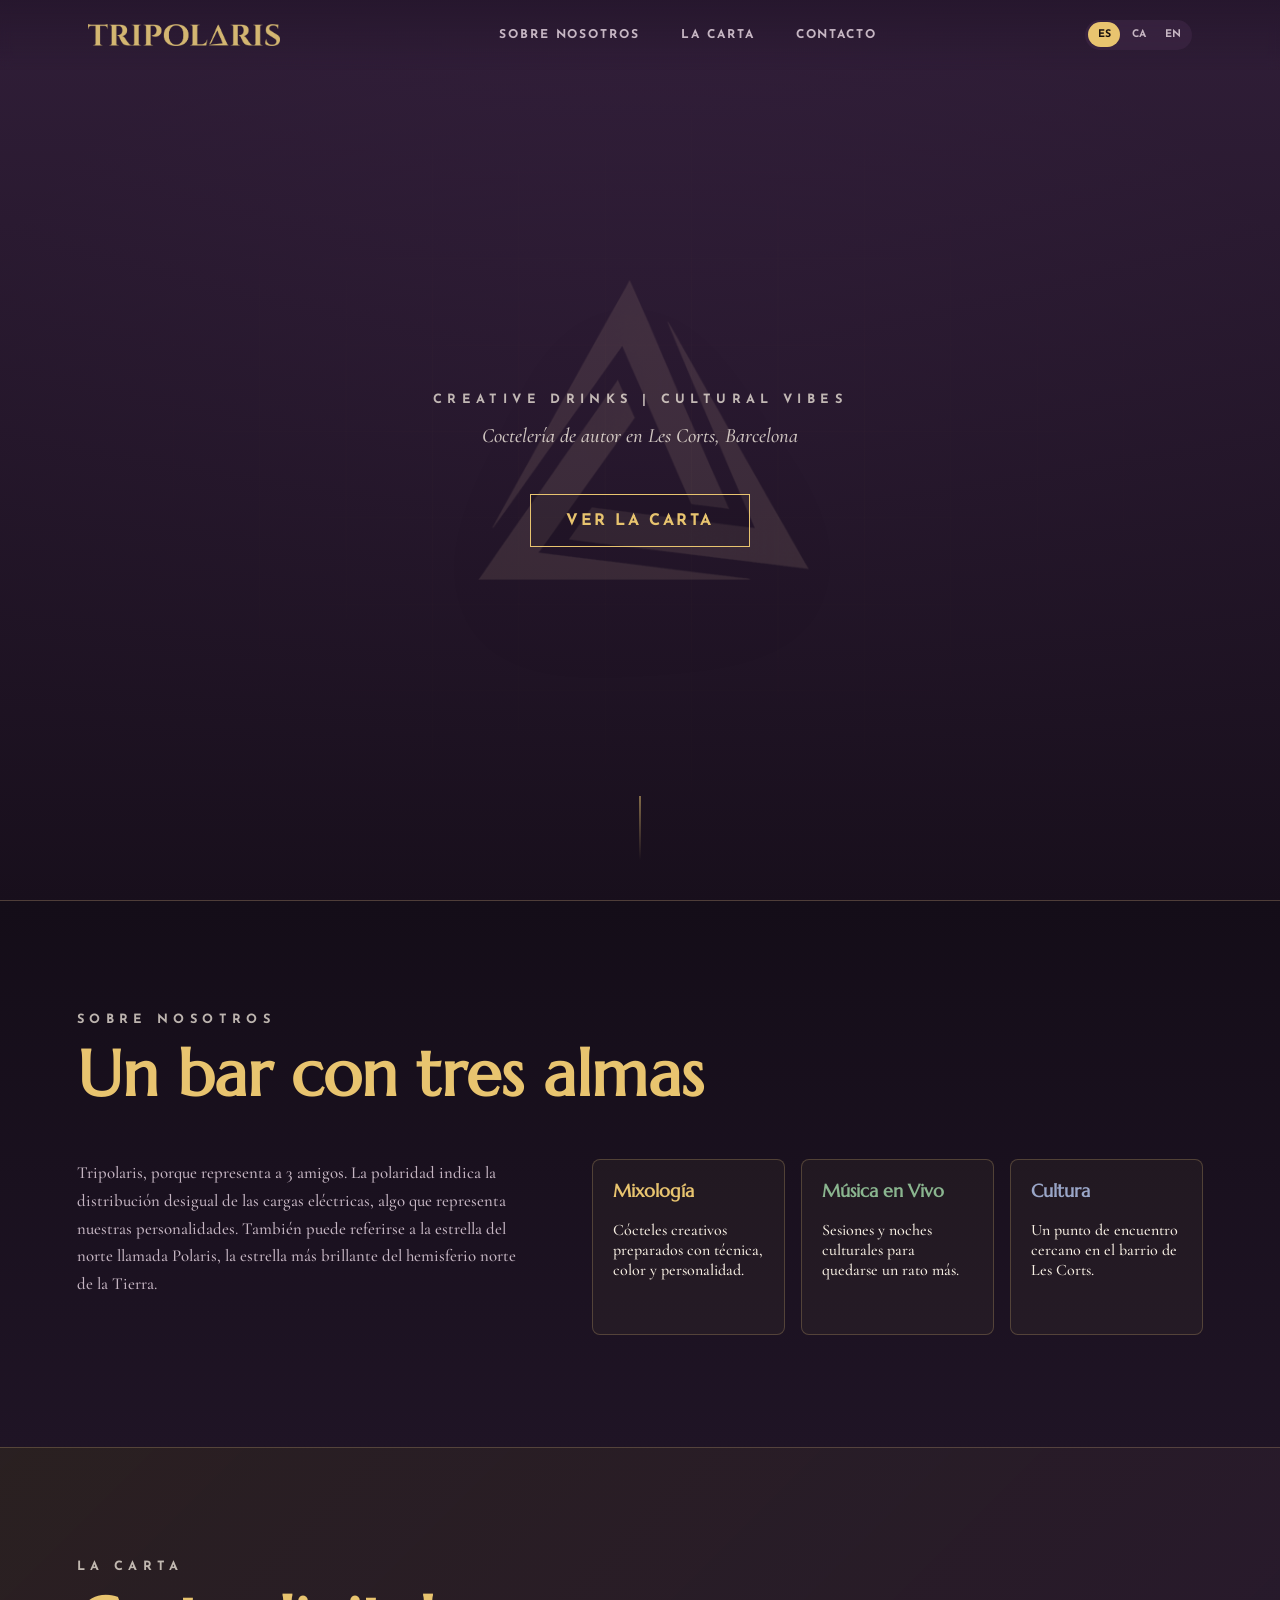
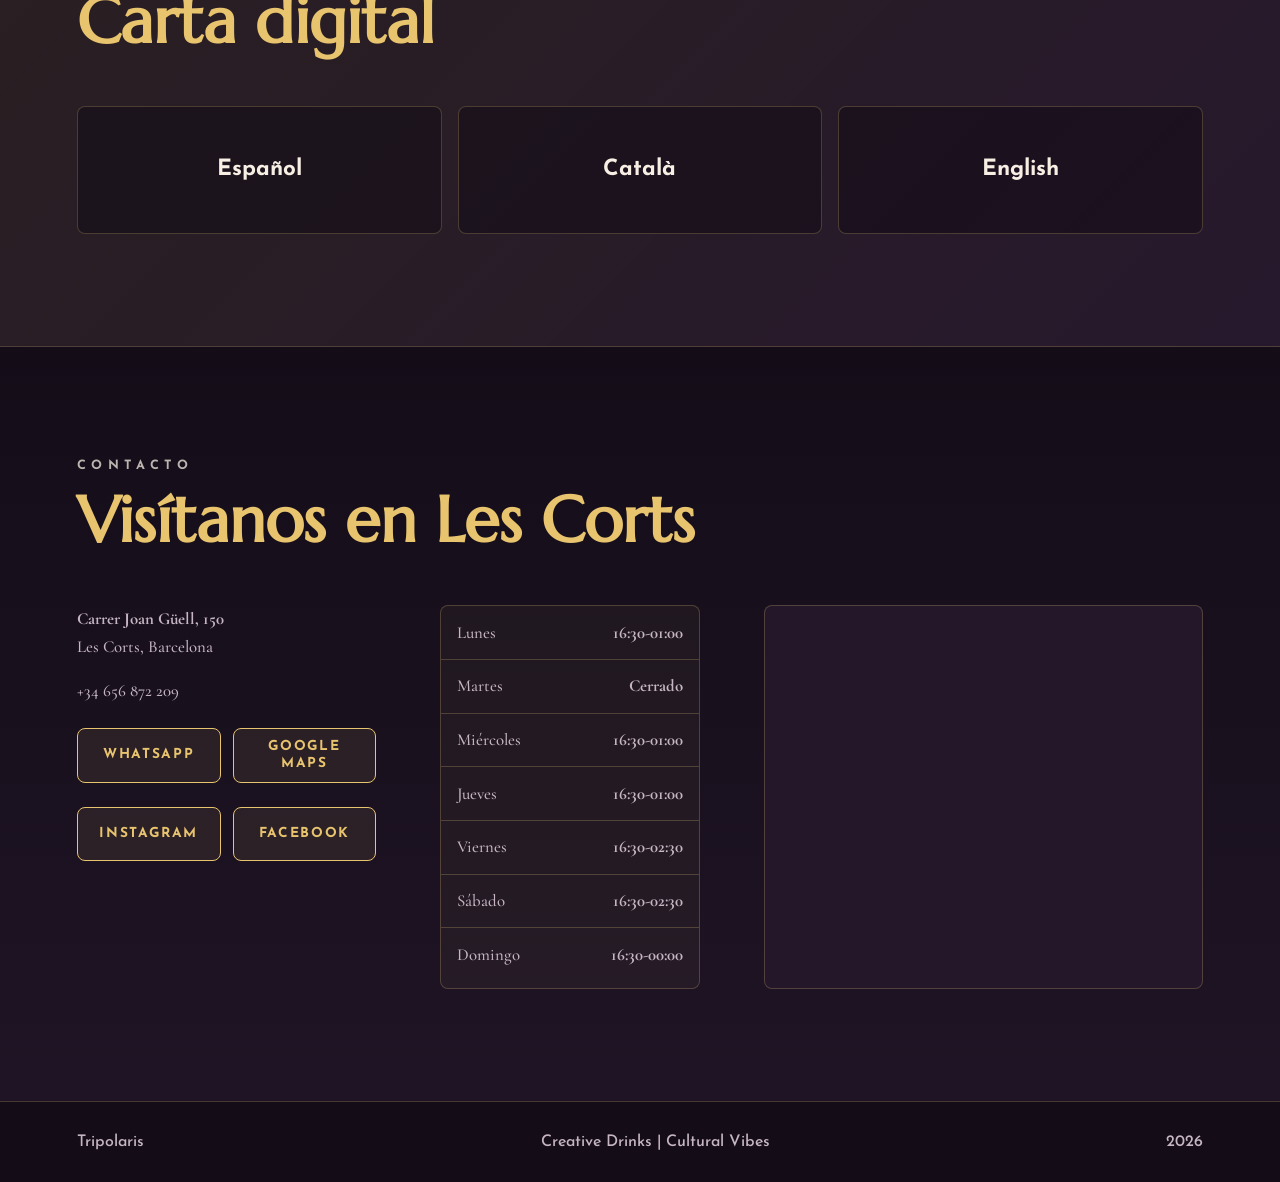
==== index.html @ 8655899e "Remove feature card media" ====
<!doctype html>
<html lang="es">
  <head>
    <meta charset="utf-8" />
    <meta name="viewport" content="width=device-width, initial-scale=1" />
    <!-- SEO & Posicionamiento en Google -->
    <title>Tripolaris | Coctelería de Autor y Música en Vivo en Les Corts, Barcelona</title>
    <meta
      name="description"
      content="Tripolaris: coctelería de autor, música en vivo y cultura local en Les Corts, Barcelona. Disfruta de cócteles creativos y el mejor ambiente nocturno."
    />
    <meta name="keywords" content="coctelería barcelona, cocktail bar les corts, coctelería de autor, copas barcelona, música en vivo les corts, tripolaris barcelona, bares joan güell" />
    <link rel="canonical" href="https://tripolarisbarcelona.com/" />
    <meta name="robots" content="index, follow" />
    <!-- Geolocalización para Google Maps y SEO Local -->
    <meta name="geo.region" content="ES-CT" />
    <meta name="geo.placename" content="Barcelona" />
    <meta name="geo.position" content="41.383100;2.133200" />
    <meta name="ICBM" content="41.383100, 2.133200" />
    <!-- Open Graph (Previsualización en WhatsApp, Instagram, Facebook) -->
    <meta property="og:site_name" content="Tripolaris Barcelona" />
    <meta property="og:type" content="restaurant" />
    <meta property="og:title" content="Tripolaris | Coctelería de Autor en Les Corts, Barcelona" />
    <meta property="og:description" content="Creative Drinks | Cultural Vibes. Cócteles creativos, directos y buen ambiente en Carrer Joan Güell, 150." />
    <meta property="og:url" content="https://tripolarisbarcelona.com/" />
    <meta property="og:image" content="https://tripolarisbarcelona.com/assets/og-tripolaris.jpg" />
    <meta property="og:image:width" content="1200" />
    <meta property="og:image:height" content="630" />
    <meta property="og:image:alt" content="Cócteles de autor en Tripolaris Barcelona" />
    <meta property="og:locale" content="es_ES" />
    <meta property="og:locale:alternate" content="ca_ES" />
    <meta property="og:locale:alternate" content="en_US" />
    <!-- Twitter / X Cards -->
    <meta name="twitter:card" content="summary_large_image" />
    <meta name="twitter:title" content="Tripolaris | Coctelería de Autor en Barcelona" />
    <meta name="twitter:description" content="Mixología creativa y música en vivo en Les Corts. Ven a visitarnos en Carrer Joan Güell, 150." />
    <meta name="twitter:image" content="https://tripolarisbarcelona.com/assets/og-tripolaris.jpg" />
    <!-- Datos Estructurados Schema.org JSON-LD para Google Rich Snippets -->
    <script type="application/ld+json">
      {
        "@context": "https://schema.org",
        "@type": ["BarOrPub", "NightClub"],
        "name": "Tripolaris",
        "alternateName": "Tripolaris Barcelona",
        "description": "Coctelería de autor, música en vivo y espacio cultural en el barrio de Les Corts, Barcelona.",
        "url": "https://tripolarisbarcelona.com/",
        "logo": "https://tripolarisbarcelona.com/assets/tripolaris-logo.png",
        "image": "https://tripolarisbarcelona.com/assets/og-tripolaris.jpg",
        "telephone": "+34656872209",
        "servesCuisine": ["Coctelería de autor", "Mixología", "Cócteles clásicos y creativos", "Tapas"],
        "priceRange": "€€",
        "currenciesAccepted": "EUR",
        "paymentAccepted": "Cash, Credit Card, Contactless",
        "address": {
          "@type": "PostalAddress",
          "streetAddress": "Carrer Joan Güell, 150",
          "addressLocality": "Barcelona",
          "addressRegion": "Barcelona",
          "postalCode": "08028",
          "addressCountry": "ES"
        },
        "geo": {
          "@type": "GeoCoordinates",
          "latitude": 41.3831,
          "longitude": 2.1332
        },
        "hasMap": "https://maps.app.goo.gl/88XmYTNnZpaWmCdq7",
        "hasMenu": "https://tripolarisbarcelona.com/#menu",
        "openingHoursSpecification": [
          {
            "@type": "OpeningHoursSpecification",
            "dayOfWeek": ["Monday", "Wednesday", "Thursday"],
            "opens": "16:30",
            "closes": "01:00"
          },
          {
            "@type": "OpeningHoursSpecification",
            "dayOfWeek": ["Friday", "Saturday"],
            "opens": "16:30",
            "closes": "02:30"
          },
          {
            "@type": "OpeningHoursSpecification",
            "dayOfWeek": ["Sunday"],
            "opens": "16:30",
            "closes": "00:00"
          }
        ],
        "sameAs": [
          "https://www.instagram.com/tripolaris_bcn/",
          "https://www.facebook.com/profile.php?id=61575192498498",
          "https://maps.app.goo.gl/88XmYTNnZpaWmCdq7"
        ]
      }
    </script>
    <link rel="icon" href="assets/favicon.svg" type="image/svg+xml" />
    <link rel="preconnect" href="https://fonts.googleapis.com" />
    <link rel="preconnect" href="https://fonts.gstatic.com" crossorigin />
    <link
      href="https://fonts.googleapis.com/css2?family=Marcellus&family=Cormorant+Garamond:ital,wght@0,400;0,500;0,600;0,700;1,500;1,600&family=Josefin+Sans:wght@500;600;700&display=swap"
      rel="stylesheet"
    />
    <link rel="stylesheet" href="styles.css?v=20260908-2" />
  </head>
  <body>
    <header class="site-header">
      <a class="brand" href="#top" aria-label="Tripolaris home">
        <img src="assets/tripolaris-logo.png" alt="Tripolaris" />
      </a>
      <nav class="main-nav" aria-label="Main navigation">
        <a href="#about" data-i18n="navAbout">Sobre Nosotros</a>
        <a href="#menu" data-i18n="navMenu">La Carta</a>
        <a href="#contact" data-i18n="navContact">Contacto</a>
      </nav>
      <div class="language-switcher" aria-label="Language">
        <button type="button" class="active" data-lang="es">ES</button>
        <button type="button" data-lang="ca">CA</button>
        <button type="button" data-lang="en">EN</button>
      </div>
    </header>

    <main id="top">
      <section class="hero" aria-labelledby="hero-title">
        <div class="hero-art">
          <img src="assets/tripolaris-triangle.png" alt="" />
        </div>
        <div class="hero-copy">
          <p class="eyebrow" data-i18n="tagline">Creative Drinks | Cultural Vibes</p>
          <p data-i18n="heroSubtitle">Coctelería de autor en Les Corts, Barcelona</p>
          <a class="button" href="#menu" data-i18n="heroCta">Ver la Carta</a>
        </div>
      </section>

      <section class="section about" id="about" aria-labelledby="about-title">
        <div class="section-heading">
          <p class="eyebrow" data-i18n="aboutEyebrow">Sobre Nosotros</p>
          <h2 id="about-title" data-i18n="aboutTitle">Un bar con tres almas</h2>
        </div>
        <div class="about-grid">
          <p data-i18n="aboutText">
            Tripolaris, porque representa a 3 amigos. La polaridad indica la distribución
            desigual de las cargas eléctricas, algo que representa nuestras
            personalidades. También puede referirse a la estrella del norte llamada
            Polaris, la estrella más brillante del hemisferio norte de la Tierra.
          </p>
          <div class="feature-list">
            <article>
              <h3 data-i18n="featureOneTitle">Mixología</h3>
              <p data-i18n="featureOneText">Cócteles creativos preparados con técnica, color y personalidad.</p>
            </article>
            <article>
              <h3 data-i18n="featureTwoTitle">Música en Vivo</h3>
              <p data-i18n="featureTwoText">Sesiones y noches culturales para quedarse un rato más.</p>
            </article>
            <article>
              <h3 data-i18n="featureThreeTitle">Cultura</h3>
              <p data-i18n="featureThreeText">Un punto de encuentro cercano en el barrio de Les Corts.</p>
            </article>
          </div>
        </div>
      </section>

      <section class="section menu" id="menu" aria-labelledby="menu-title">
        <div class="section-heading">
          <p class="eyebrow" data-i18n="menuEyebrow">La Carta</p>
          <h2 id="menu-title" data-i18n="menuTitle">Carta digital</h2>
        </div>
        <div class="menu-links" aria-label="Digital menu links">
          <a href="carta/es/" data-pdf-link data-carta-language="es" data-page-pattern="assets/carta-pages/es/page-{page}.jpg?v=20260823-5" data-page-count="27" data-pdf-download="assets/carta-es.pdf" data-i18n="menuSpanish">Español</a>
          <a href="carta/ca/" data-pdf-link data-carta-language="ca" data-page-pattern="assets/carta-pages/ca/page-{page}.jpg?v=20260823-5" data-page-count="27" data-pdf-download="assets/carta-ca.pdf" data-i18n="menuCatalan">Català</a>
          <a href="carta/en/" data-pdf-link data-carta-language="en" data-page-pattern="assets/carta-pages/en/page-{page}.jpg?v=20260823-5" data-page-count="27" data-pdf-download="assets/carta-en.pdf" data-i18n="menuEnglish">English</a>
        </div>
      </section>

      <section class="section contact" id="contact" aria-labelledby="contact-title">
        <div class="section-heading">
          <p class="eyebrow" data-i18n="contactEyebrow">Contacto</p>
          <h2 id="contact-title" data-i18n="contactTitle">Visítanos en Les Corts</h2>
        </div>
        <div class="contact-grid">
          <div class="contact-details">
            <address>
              <strong>Carrer Joan Güell, 150</strong><br />
              Les Corts, Barcelona
            </address>
            <a href="tel:+34656872209">+34 656 872 209</a>
            <div class="quick-actions">
              <a class="button secondary" href="https://wa.me/34656872209">WhatsApp</a>
              <a class="button secondary" href="https://maps.app.goo.gl/88XmYTNnZpaWmCdq7" data-i18n="maps">
                Google Maps
              </a>
            </div>
            <div class="social-links">
              <a href="https://www.instagram.com/tripolaris_bcn/">Instagram</a>
              <a href="https://www.facebook.com/profile.php?id=61575192498498">Facebook</a>
            </div>
          </div>
          <div class="hours" aria-label="Opening hours">
            <div><span data-i18n="monday">Lunes</span><strong>16:30-01:00</strong></div>
            <div><span data-i18n="tuesday">Martes</span><strong data-i18n="closed">Cerrado</strong></div>
            <div><span data-i18n="wednesday">Miércoles</span><strong>16:30-01:00</strong></div>
            <div><span data-i18n="thursday">Jueves</span><strong>16:30-01:00</strong></div>
            <div><span data-i18n="friday">Viernes</span><strong>16:30-02:30</strong></div>
            <div><span data-i18n="saturday">Sábado</span><strong>16:30-02:30</strong></div>
            <div><span data-i18n="sunday">Domingo</span><strong>16:30-00:00</strong></div>
          </div>
          <iframe
            title="Tripolaris on Google Maps"
            loading="lazy"
            referrerpolicy="no-referrer-when-downgrade"
            src="https://www.google.com/maps?q=Carrer%20Joan%20G%C3%BCell%20150%20Barcelona&output=embed"
          ></iframe>
        </div>
      </section>
    </main>

    <footer>
      <span>Tripolaris</span>
      <span data-i18n="tagline">Creative Drinks | Cultural Vibes</span>
      <span>2026</span>
    </footer>

    <div class="pdf-overlay" id="menu-pdf-viewer" role="dialog" aria-modal="true" aria-label="Carta PDF" hidden>
      <div class="pdf-toolbar">
        <a class="pdf-download-link" href="assets/carta-es.pdf" data-pdf-download-link aria-label="Descargar carta PDF" download>
          <svg viewBox="0 0 24 24" aria-hidden="true">
            <path d="M12 3v12"></path>
            <path d="m7 10 5 5 5-5"></path>
            <path d="M5 21h14"></path>
          </svg>
        </a>
        <div class="pdf-toolbar-actions">
          <button class="pdf-close-button" type="button" data-pdf-close aria-label="Cerrar carta">
            &times;
          </button>
        </div>
      </div>
      <div class="pdf-stage">
        <div class="pdf-loader is-visible" role="status">
          <span class="spinner" aria-hidden="true"></span>
          <span data-pdf-loading-text data-i18n="pdfLoading">Cargando carta...</span>
        </div>
        <div class="pdf-pages" id="menu-pdf-pages" aria-label="Carta PDF"></div>
      </div>
    </div>

    <script src="script.js?v=20260902-3"></script>
    <script type="module" src="pdf-viewer.mjs?v=20260908-2"></script>
  </body>
</html>
---- styles.css ----
:root {
  color-scheme: dark;
  --bg: #1b1220;
  --bg-deep: #140d18;
  --panel: #24172a;
  --text: #f7efe3;
  --muted: #c6b6c3;
  --line: rgba(230, 197, 120, 0.24);
  --accent: #e8c46f;
  --accent-soft: #b78a46;
  --green: #8ab58f;
  --blue: #9aa6c8;
  --font-heading: "Marcellus", serif;
  --font-accent: "Cormorant Garamond", serif;
  --font-label: "Josefin Sans", sans-serif;
}

* {
  box-sizing: border-box;
}

html {
  scroll-behavior: smooth;
}

body {
  margin: 0;
  font-family: var(--font-accent);
  font-weight: 500;
  background:
    linear-gradient(180deg, rgba(43, 25, 51, 0.94), rgba(20, 13, 24, 0.98)),
    var(--bg);
  color: var(--text);
  overflow-x: hidden;
}

body.qr-page {
  min-height: 100vh;
  overflow: auto;
}

a {
  color: inherit;
}

.site-header {
  position: fixed;
  top: 0;
  left: 0;
  right: 0;
  z-index: 10;
  display: grid;
  grid-template-columns: minmax(9rem, 14rem) 1fr minmax(8rem, auto);
  gap: 1.5rem;
  align-items: center;
  min-height: 4.35rem;
  padding: 0.65rem clamp(1.25rem, 7vw, 5.5rem);
  background: linear-gradient(180deg, rgba(37, 22, 44, 0.86), rgba(37, 22, 44, 0));
  backdrop-filter: blur(6px);
}

.brand img {
  display: block;
  width: min(12rem, 100%);
  height: auto;
}

.main-nav {
  display: flex;
  justify-content: center;
  gap: clamp(1.4rem, 3.2vw, 2.9rem);
  color: var(--muted);
  font-family: var(--font-label);
  font-size: 0.76rem;
  font-weight: 700;
  letter-spacing: 0.16em;
  text-transform: uppercase;
}

.main-nav a,
.social-links a,
.contact-details > a {
  text-decoration: none;
}

.main-nav a {
  white-space: nowrap;
}

.main-nav a:hover,
.social-links a:hover,
.contact-details > a:hover {
  color: var(--accent);
}

.language-switcher {
  display: inline-grid;
  justify-self: end;
  grid-template-columns: repeat(3, 2rem);
  gap: 0.15rem;
  padding: 0.18rem;
  border-radius: 999px;
  background: rgba(61, 38, 69, 0.64);
}

.language-switcher button {
  height: 1.55rem;
  border: 0;
  border-radius: 999px;
  color: var(--muted);
  background: transparent;
  cursor: pointer;
  font-family: var(--font-label);
  font-weight: 700;
  font-size: 0.66rem;
}

.language-switcher button.active {
  color: #18110d;
  background: var(--accent);
}

.hero {
  position: relative;
  min-height: 100vh;
  display: grid;
  place-items: center;
  overflow: hidden;
  padding: 8rem clamp(1.25rem, 6vw, 5rem) 5.5rem;
  background:
    linear-gradient(180deg, rgba(56, 34, 65, 0.72), rgba(24, 15, 28, 0.98)),
    radial-gradient(ellipse at center, rgba(85, 51, 99, 0.42), rgba(20, 13, 24, 0) 44rem),
    var(--bg);
}

.hero::before,
.hero::after {
  position: absolute;
  content: "";
  pointer-events: none;
}

.hero::before {
  inset: 0;
  background:
    linear-gradient(90deg, rgba(232, 196, 111, 0.05) 1px, transparent 1px),
    linear-gradient(0deg, rgba(232, 196, 111, 0.04) 1px, transparent 1px);
  background-size: 5.4rem 5.4rem;
  mask-image: radial-gradient(ellipse at center, black 0%, transparent 72%);
  opacity: 0.42;
}

.hero::after {
  left: 50%;
  bottom: 2.5rem;
  width: 1px;
  height: 4rem;
  background: linear-gradient(180deg, var(--accent), transparent);
  transform: translateX(-50%);
}

.hero-art {
  position: absolute;
  top: 51%;
  left: 50%;
  display: grid;
  place-items: center;
  width: min(46rem, 72vw);
  opacity: 0.1;
  transform: translate(-50%, -50%);
  pointer-events: none;
}

.hero-art img {
  width: 100%;
  height: auto;
  filter: saturate(0.3) sepia(0.8) hue-rotate(350deg) drop-shadow(0 2.4rem 4rem rgba(0, 0, 0, 0.34));
}

.hero-copy {
  position: relative;
  z-index: 1;
  display: grid;
  justify-items: center;
  max-width: 62rem;
  text-align: center;
}

.eyebrow {
  margin: 0 0 1rem;
  color: rgba(247, 239, 227, 0.74);
  font-family: var(--font-label);
  font-weight: 800;
  text-transform: uppercase;
  font-size: clamp(0.75rem, 1vw, 0.94rem);
  letter-spacing: 0.42em;
}

h1,
h2,
h3,
p {
  margin-top: 0;
}

h1 {
  margin-bottom: 0.8rem;
  color: var(--accent);
  font-family: var(--font-heading);
  font-size: clamp(4.25rem, 12vw, 9.5rem);
  font-weight: 700;
  line-height: 0.86;
  text-transform: uppercase;
  text-shadow: 0 0.8rem 2.5rem rgba(0, 0, 0, 0.42);
}

h2 {
  color: var(--accent);
  font-family: var(--font-heading);
  font-size: clamp(2.2rem, 5vw, 4.4rem);
  line-height: 1;
}

h3 {
  font-family: var(--font-heading);
  font-size: 1.1rem;
}

.hero-copy p:not(.eyebrow) {
  max-width: 34rem;
  color: rgba(247, 239, 227, 0.8);
  font-family: var(--font-accent);
  font-size: clamp(1.05rem, 2vw, 1.28rem);
  font-style: italic;
  line-height: 1.35;
}

.button {
  display: inline-flex;
  align-items: center;
  justify-content: center;
  min-height: 3.3rem;
  margin-top: 1.5rem;
  padding: 0 2.2rem;
  border: 1px solid var(--accent);
  border-radius: 0;
  background: rgba(20, 13, 24, 0.18);
  color: var(--accent);
  font-family: var(--font-label);
  font-weight: 800;
  letter-spacing: 0.16em;
  text-decoration: none;
  text-transform: uppercase;
}

.button:hover {
  background: var(--accent);
  color: var(--bg-deep);
}

.button.secondary {
  color: var(--text);
  border-color: var(--line);
  background: rgba(255, 255, 255, 0.05);
}

.section {
  padding: clamp(4rem, 9vw, 7rem) clamp(1rem, 6vw, 5rem);
  border-top: 1px solid var(--line);
  background: linear-gradient(180deg, var(--bg-deep), #1f1425);
}

.section-heading {
  max-width: 58rem;
  margin-bottom: 2rem;
}

.about-grid,
.contact-grid {
  display: grid;
  grid-template-columns: minmax(0, 0.85fr) minmax(20rem, 1.15fr);
  gap: clamp(1.5rem, 5vw, 4rem);
}

.about-grid > p,
.contact-details,
.hours,
.menu-links {
  color: var(--muted);
  font-size: 1.05rem;
  line-height: 1.65;
}

.feature-list {
  display: grid;
  grid-template-columns: repeat(3, minmax(0, 1fr));
  gap: 1rem;
}

.feature-list article {
  display: flex;
  flex-direction: column;
  min-height: 11rem;
  padding: 1.25rem;
  border: 1px solid var(--line);
  border-radius: 8px;
  background: rgba(232, 196, 111, 0.045);
}

.feature-list article:nth-child(1) h3 {
  color: var(--accent);
}

.feature-list article:nth-child(2) h3 {
  color: var(--green);
}

.feature-list article:nth-child(3) h3 {
  color: var(--blue);
}

.menu {
  background:
    linear-gradient(135deg, rgba(232, 196, 111, 0.1), rgba(92, 57, 105, 0.26)),
    var(--bg-deep);
}

.menu-links {
  display: grid;
  grid-template-columns: repeat(3, minmax(10rem, 1fr));
  gap: 1rem;
}

.menu-links a {
  display: flex;
  align-items: center;
  justify-content: center;
  min-height: 8rem;
  border: 1px solid var(--line);
  border-radius: 8px;
  background: rgba(20, 13, 24, 0.58);
  color: var(--text);
  font-family: var(--font-label);
  font-size: 1.4rem;
  font-weight: 800;
  text-decoration: none;
}

.menu-links a.active,
.menu-links a:hover {
  border-color: var(--accent);
  color: var(--accent);
  background: rgba(232, 196, 111, 0.08);
}

.spinner {
  width: 2.5rem;
  height: 2.5rem;
  border: 2px solid rgba(232, 196, 111, 0.26);
  border-top-color: var(--accent);
  border-radius: 50%;
  animation: spin 780ms linear infinite;
}

@keyframes spin {
  to {
    transform: rotate(360deg);
  }
}

body.pdf-open {
  overflow: hidden;
}

.pdf-overlay {
  position: fixed;
  inset: 0;
  z-index: 100;
  display: grid;
  grid-template-rows: auto 1fr;
  background:
    linear-gradient(180deg, rgba(37, 22, 44, 0.96), rgba(20, 13, 24, 0.98)),
    var(--bg-deep);
}

.pdf-overlay[hidden] {
  display: none;
}

.pdf-toolbar {
  display: flex;
  align-items: center;
  justify-content: space-between;
  gap: 1rem;
  font-family: var(--font-label);
  min-height: 5.6rem;
  padding: 1rem clamp(1rem, 4vw, 3rem);
  border-bottom: 1px solid var(--line);
  background: rgba(20, 13, 24, 0.78);
}

.pdf-toolbar-actions {
  display: flex;
  align-items: center;
  gap: 1rem;
}

.pdf-open-link,
.pdf-download-link {
  display: grid;
  place-items: center;
  width: 2.5rem;
  height: 2.5rem;
  border: 1px solid var(--line);
  border-radius: 50%;
  background: rgba(232, 196, 111, 0.08);
  color: var(--accent);
  text-decoration: none;
}

.pdf-open-link:hover,
.pdf-download-link:hover {
  border-color: var(--accent);
  background: var(--accent);
  color: var(--bg-deep);
}

.pdf-open-link svg,
.pdf-download-link svg {
  width: 1.15rem;
  height: 1.15rem;
  fill: none;
  stroke: currentColor;
  stroke-linecap: round;
  stroke-linejoin: round;
  stroke-width: 2;
}

.pdf-close-button {
  display: grid;
  place-items: center;
  width: 2.5rem;
  height: 2.5rem;
  border: 1px solid var(--line);
  border-radius: 50%;
  background: rgba(232, 196, 111, 0.08);
  color: var(--accent);
  cursor: pointer;
  font-size: 1.7rem;
  line-height: 1;
}

.pdf-close-button:hover {
  border-color: var(--accent);
  background: var(--accent);
  color: var(--bg-deep);
}

.pdf-stage {
  position: relative;
  min-height: 0;
  overflow: auto;
  padding: clamp(1rem, 3vw, 2.5rem);
}

.pdf-pages {
  display: grid;
  justify-items: center;
  gap: clamp(1rem, 3vw, 2rem);
  min-height: 100%;
}

.pdf-page {
  max-width: 100%;
  padding: clamp(0.35rem, 1vw, 0.65rem);
  border: 1px solid rgba(232, 196, 111, 0.16);
  border-radius: 8px;
  background: rgba(20, 13, 24, 0.7);
  box-shadow: 0 1.2rem 3rem rgba(0, 0, 0, 0.32);
}

.menu-image-page {
  max-height: calc(100dvh - 9rem);
  display: grid;
  place-items: center;
}

.pdf-page canvas,
.menu-page-image {
  display: block;
  max-width: 100%;
  height: auto;
}

.menu-page-image {
  width: auto;
  max-height: calc(100dvh - 10.3rem);
  object-fit: contain;
}

.pdf-loader {
  position: absolute;
  inset: 0;
  z-index: 1;
  display: grid;
  place-items: center;
  gap: 1rem;
  align-content: center;
  padding: 2rem;
  color: var(--accent);
  font-weight: 800;
  letter-spacing: 0.14em;
  text-align: center;
  text-transform: uppercase;
  background: rgba(20, 13, 24, 0.94);
  transition: opacity 180ms ease, visibility 180ms ease;
}

.pdf-loader:not(.is-visible) {
  visibility: hidden;
  opacity: 0;
}

.pdf-loader.is-error .spinner {
  display: none;
}

.contact-grid {
  grid-template-columns: 0.75fr 0.65fr 1.1fr;
}

address {
  margin-bottom: 1rem;
  font-style: normal;
}

.quick-actions,
.social-links {
  display: flex;
  flex-wrap: wrap;
  gap: 0.75rem;
  margin-top: 1.25rem;
}

.quick-actions,
.social-links {
  display: grid;
  grid-template-columns: repeat(2, minmax(0, 1fr));
  margin-top: 1.5rem;
}

.quick-actions .button.secondary,
.social-links a {
  display: flex;
  align-items: center;
  justify-content: center;
  width: 100%;
  height: 3.4rem;
  margin-top: 0;
  padding: 0.85rem 1rem;
  border: 1px solid var(--accent);
  border-radius: 8px;
  background: rgba(232, 196, 111, 0.08);
  color: var(--accent);
  font-family: var(--font-label);
  font-size: 0.86rem;
  font-weight: 800;
  letter-spacing: 0.12em;
  line-height: 1.2;
  text-align: center;
  text-transform: uppercase;
}

.quick-actions .button.secondary:hover,
.social-links a:hover {
  background: var(--accent);
  color: var(--bg-deep);
}

.hours {
  border: 1px solid var(--line);
  border-radius: 8px;
  overflow: hidden;
  background: rgba(232, 196, 111, 0.045);
}

.hours div {
  display: flex;
  justify-content: space-between;
  gap: 1rem;
  padding: 0.78rem 1rem;
  border-bottom: 1px solid var(--line);
}

.hours div:last-child {
  border-bottom: 0;
}

iframe {
  width: 100%;
  min-height: 24rem;
  border: 1px solid var(--line);
  border-radius: 8px;
  background: var(--panel);
}

footer {
  display: flex;
  flex-wrap: wrap;
  justify-content: space-between;
  gap: 1rem;
  padding: 2rem clamp(1rem, 6vw, 5rem);
  border-top: 1px solid var(--line);
  color: var(--muted);
  font-family: var(--font-label);
  background: var(--bg-deep);
}

.qr-shell {
  min-height: 100vh;
  display: grid;
  place-items: center;
  padding: clamp(2rem, 8vw, 5rem) clamp(1.25rem, 6vw, 5rem);
  background:
    linear-gradient(180deg, rgba(56, 34, 65, 0.72), rgba(24, 15, 28, 0.98)),
    radial-gradient(ellipse at center, rgba(232, 196, 111, 0.16), rgba(20, 13, 24, 0) 34rem),
    var(--bg);
}

.qr-panel {
  display: grid;
  justify-items: center;
  width: min(100%, 34rem);
  text-align: center;
}

.qr-logo-title {
  margin-bottom: 1.15rem;
}

.qr-logo-title a,
.qr-logo-title img {
  display: block;
}

.qr-logo-title img {
  width: min(24rem, 78vw);
  height: auto;
}

.qr-panel p:not(.eyebrow) {
  max-width: 28rem;
  color: rgba(247, 239, 227, 0.82);
  font-size: clamp(1.18rem, 2.6vw, 1.42rem);
  font-style: italic;
  line-height: 1.42;
}

.qr-panel p a {
  color: var(--accent);
  text-decoration-thickness: 1px;
  text-underline-offset: 0.25em;
}

.qr-code-frame {
  width: min(100%, 23rem);
  margin: 1.6rem 0 0;
  padding: clamp(1rem, 4vw, 1.5rem);
  border: 1px solid var(--accent);
  border-radius: 8px;
  background: #ffffff;
  box-shadow: 0 1.4rem 3.5rem rgba(0, 0, 0, 0.36);
}

.qr-code-frame img {
  display: block;
  width: 100%;
  height: auto;
}

@media (max-width: 880px) {
  .site-header {
    position: static;
    grid-template-columns: 1fr auto;
    background: var(--bg);
  }

  .brand {
    grid-column: 1;
  }

  .language-switcher {
    grid-column: 2;
    grid-row: 1;
    align-self: start;
  }

  .main-nav {
    grid-column: 1 / -1;
    justify-content: flex-start;
    overflow-x: auto;
    padding-bottom: 0.2rem;
  }

  .hero,
  .about-grid,
  .contact-grid {
    grid-template-columns: 1fr;
  }

  .hero {
    min-height: 42rem;
    padding-top: 5rem;
  }

  .hero-art {
    width: min(34rem, 94vw);
  }

  .feature-list,
  .menu-links {
    grid-template-columns: 1fr;
  }

  .pdf-toolbar {
    align-items: center;
    flex-direction: row;
  }

  .pdf-toolbar-actions {
    justify-content: flex-end;
  }
}

@media (max-width: 520px) {
  .site-header {
    gap: 1.1rem;
    padding-inline: 1.5rem;
  }

  .brand img {
    width: 11.2rem;
  }

  .main-nav {
    justify-content: space-between;
    gap: 0.8rem;
    font-size: 0.86rem;
    letter-spacing: 0.1em;
    line-height: 1.25;
  }

  .language-switcher {
    grid-template-columns: repeat(3, 2.35rem);
    justify-self: end;
  }

  .language-switcher button {
    height: 1.85rem;
    font-size: 0.78rem;
  }

  .hero {
    min-height: 42rem;
    padding-inline: 1.25rem;
  }

  h1 {
    font-size: clamp(3.85rem, 16vw, 5.15rem);
    line-height: 0.9;
  }

  h2 {
    font-size: clamp(2.55rem, 11.5vw, 3.35rem);
    line-height: 1.03;
  }

  h3 {
    font-size: 1.32rem;
  }

  .eyebrow {
    max-width: 100%;
    font-size: 0.88rem;
    letter-spacing: 0.22em;
    line-height: 1.35;
  }

  .hero-copy p:not(.eyebrow) {
    max-width: 100%;
    font-size: 1.28rem;
    line-height: 1.45;
  }

  .about-grid > p,
  .contact-details,
  .hours,
  .menu-links {
    font-size: 1.22rem;
    line-height: 1.68;
  }

  .feature-list p {
    font-size: 1.2rem;
    line-height: 1.55;
  }

  .button {
    width: min(100%, 14.4rem);
    min-height: 3.65rem;
    padding-inline: 1rem;
    font-size: 0.92rem;
  }

  .quick-actions,
  .social-links {
    grid-template-columns: 1fr;
  }

  .quick-actions .button.secondary,
  .social-links a {
    min-height: 3.8rem;
    height: auto;
    font-size: 1rem;
  }

  footer {
    font-size: 0.96rem;
    line-height: 1.5;
  }
}
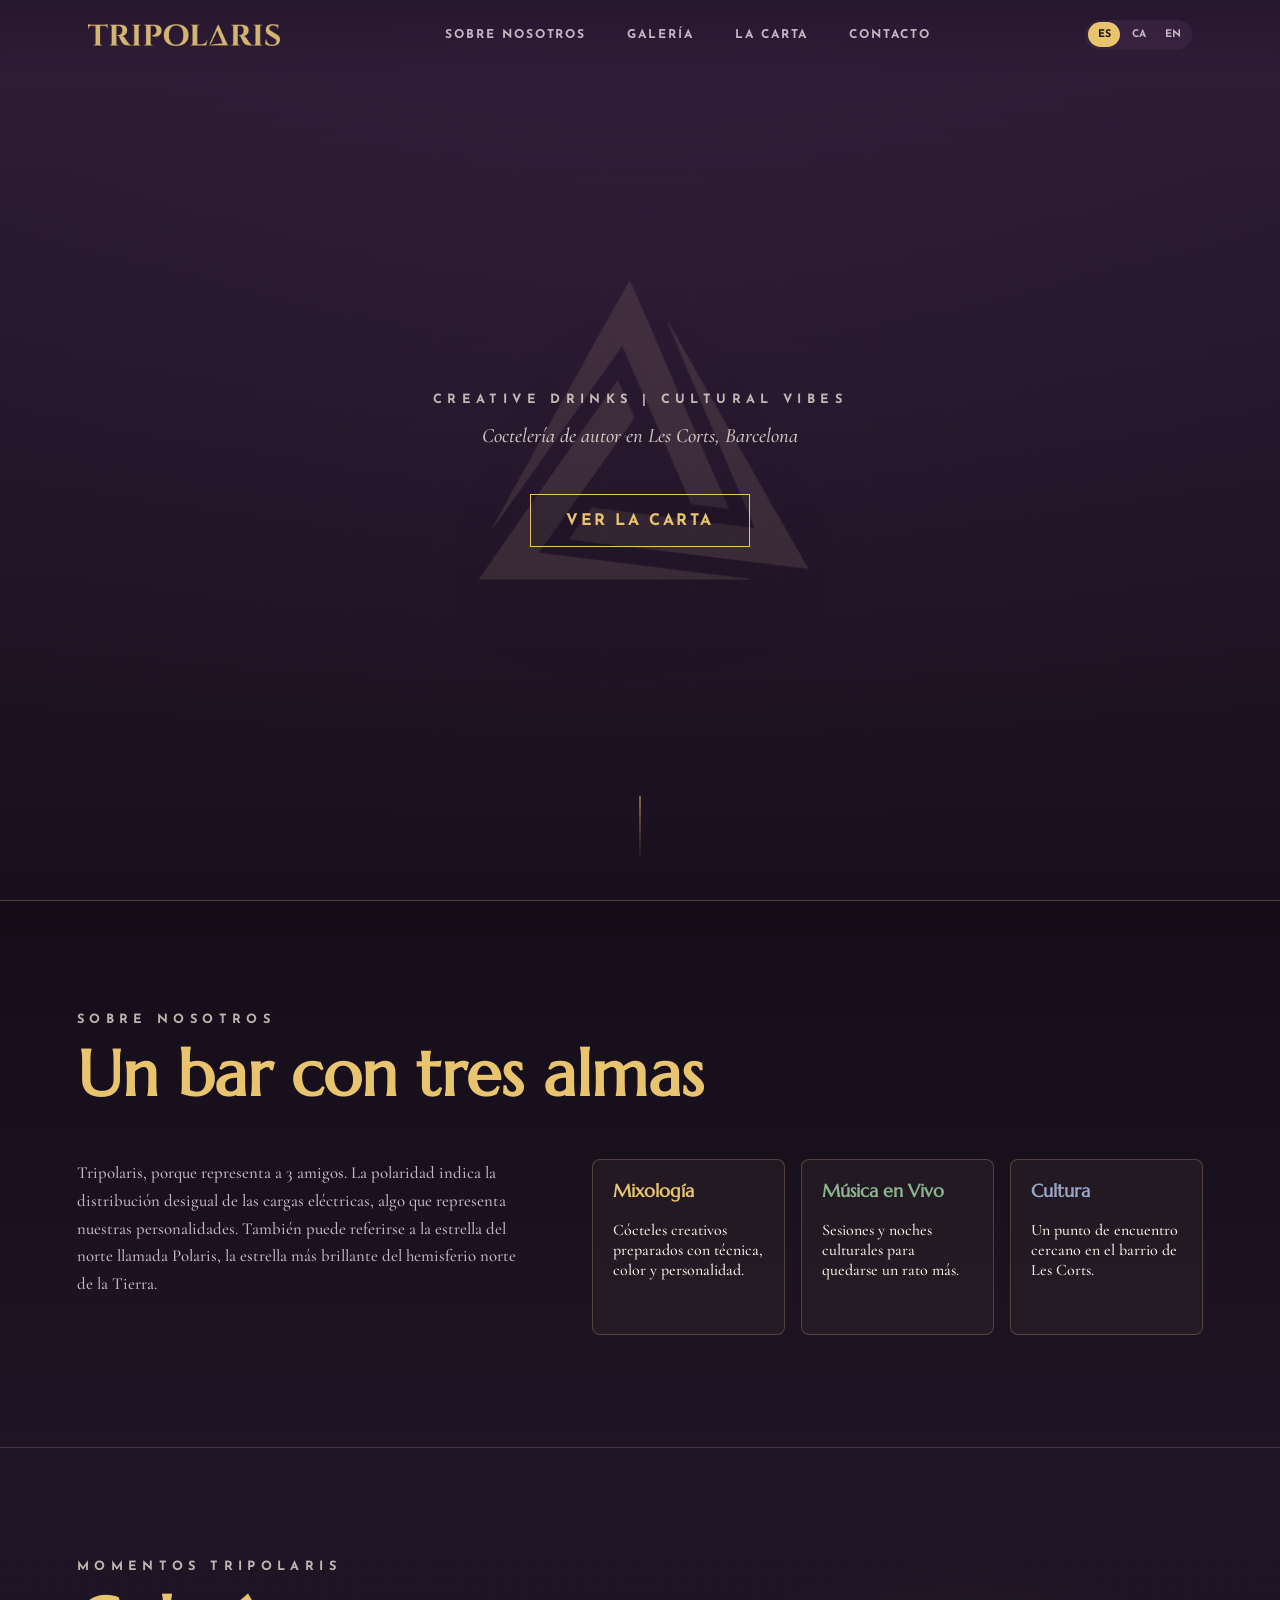
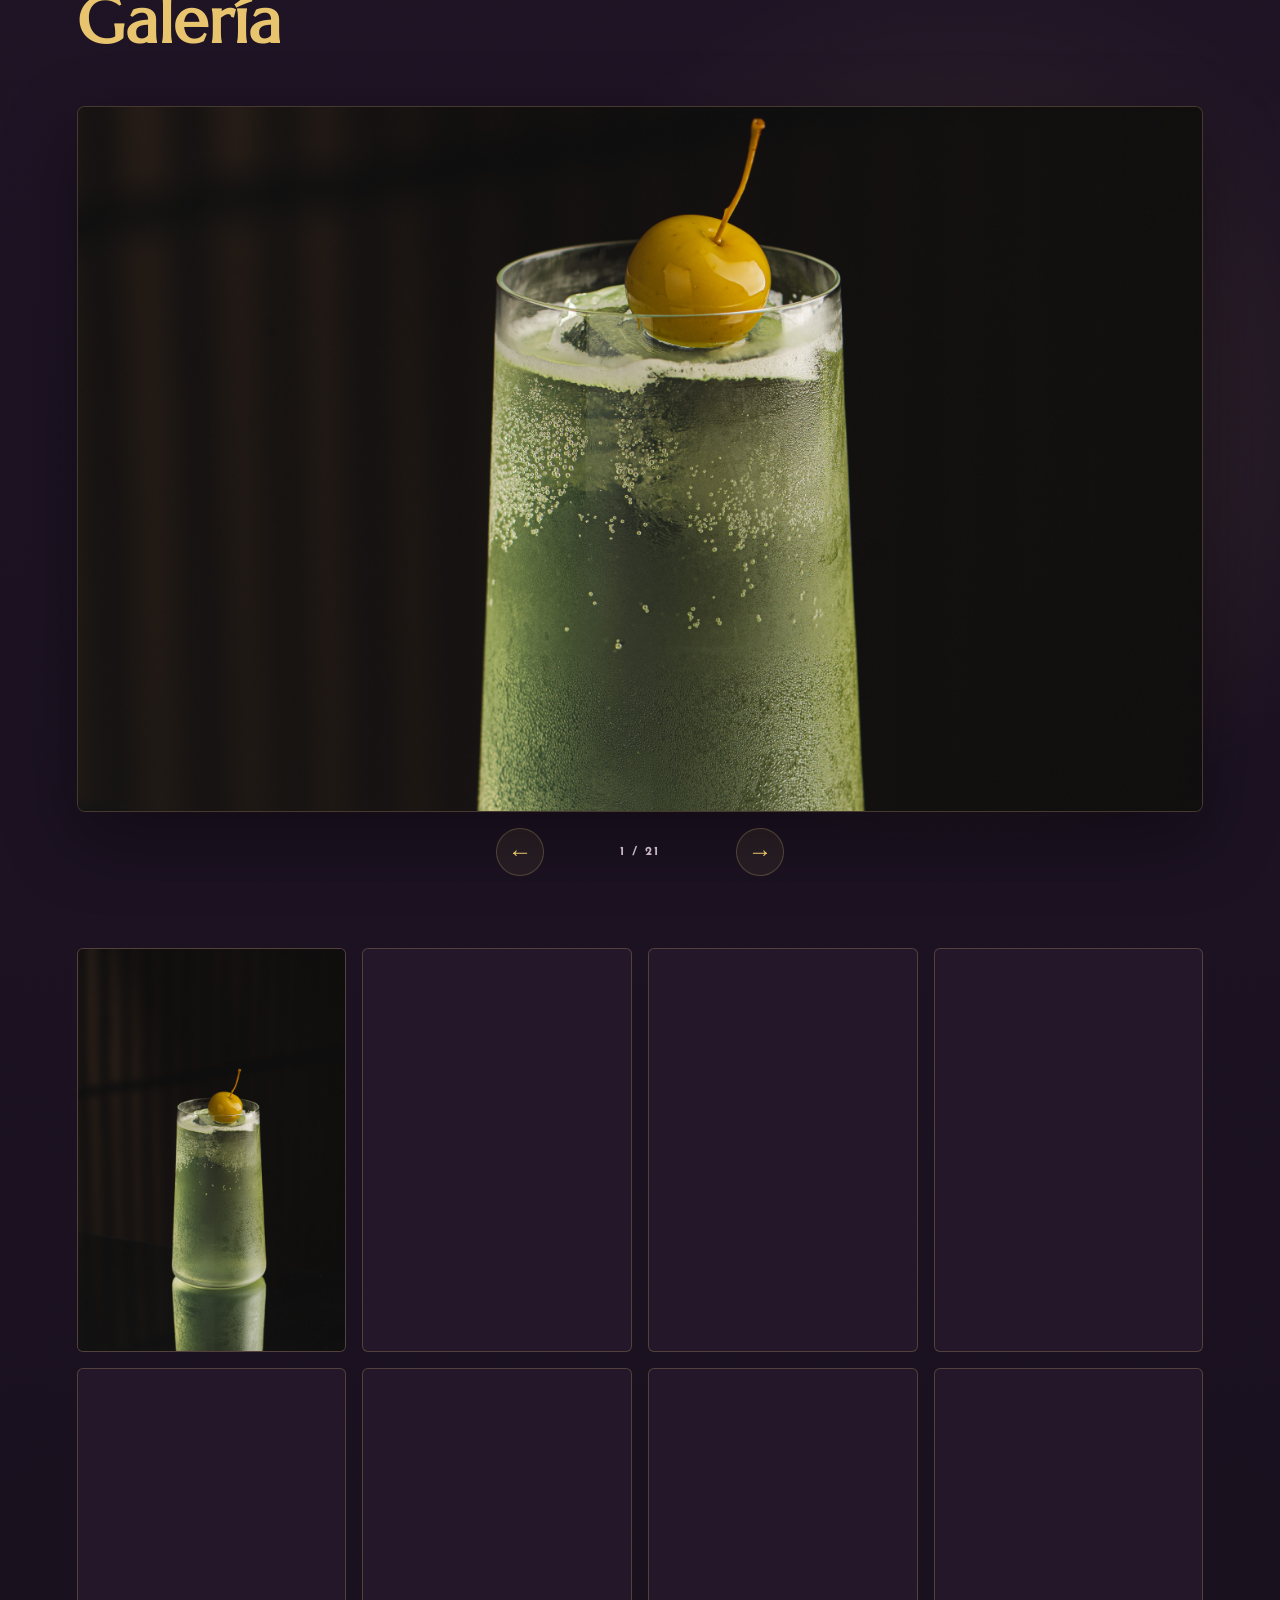
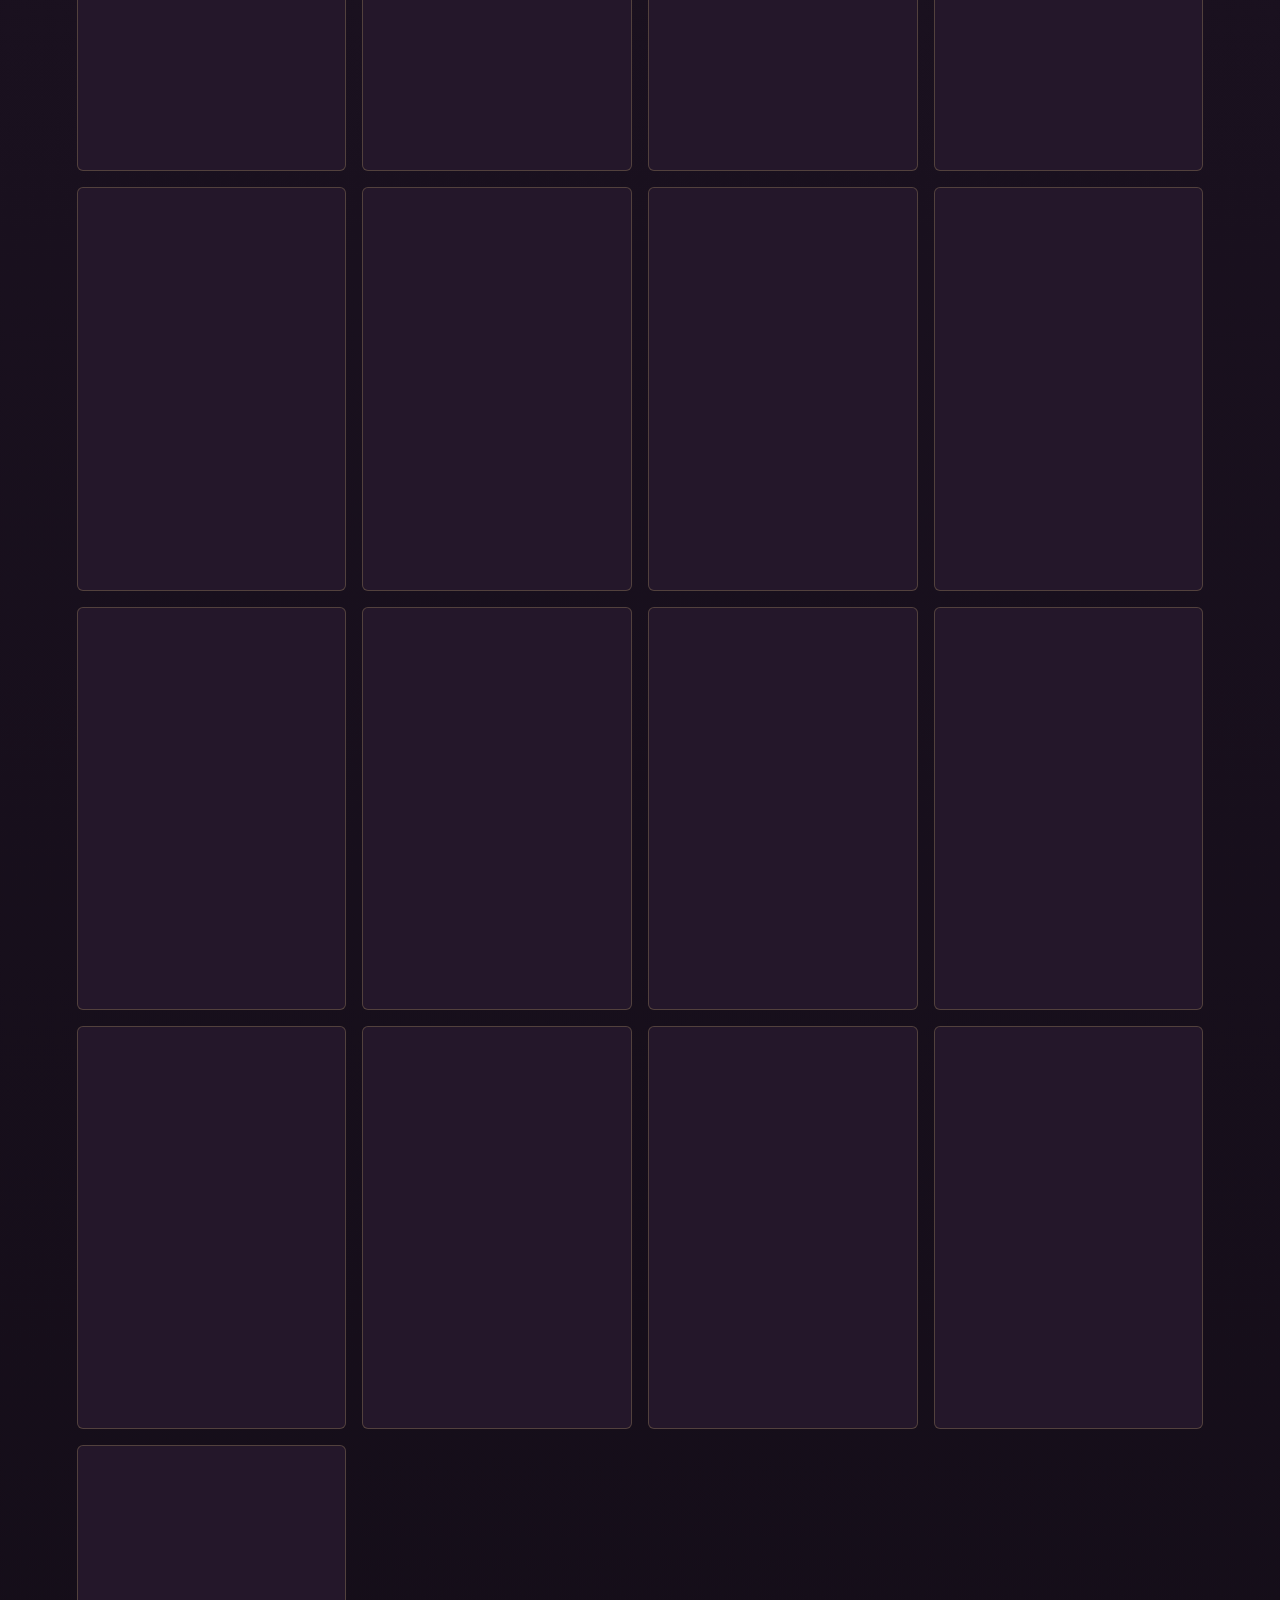
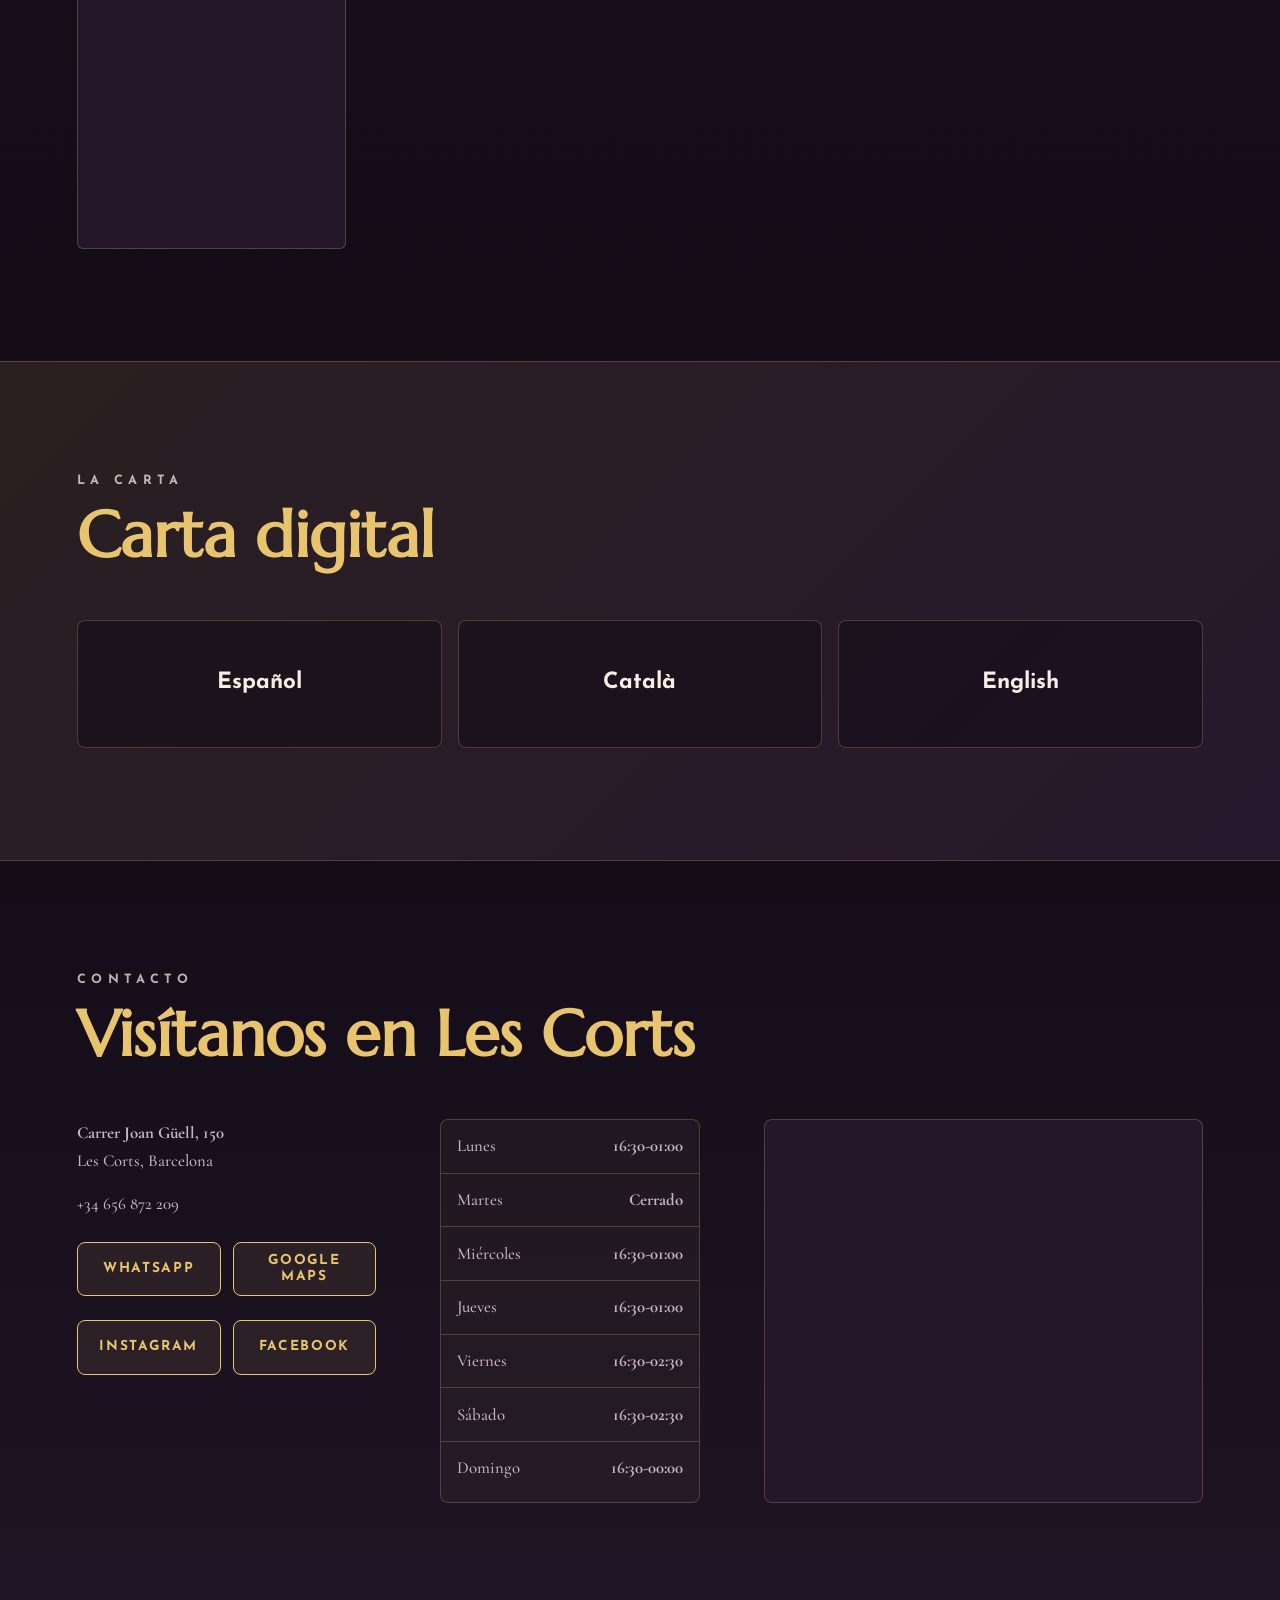
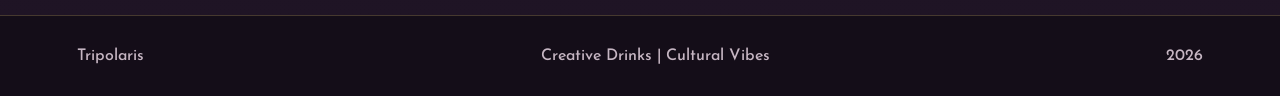
==== commit f13f660c: "Add Fedra photo carousel and gallery" ====
--- a/index.html
+++ b/index.html
@@ -35,6 +35,14 @@
     <meta name="twitter:title" content="Tripolaris | Coctelería de Autor en Barcelona" />
     <meta name="twitter:description" content="Mixología creativa y música en vivo en Les Corts. Ven a visitarnos en Carrer Joan Güell, 150." />
     <meta name="twitter:image" content="https://tripolarisbarcelona.com/assets/og-tripolaris.jpg" />
+    <!-- Google Analytics 4 -->
+    <script async src="https://www.googletagmanager.com/gtag/js?id=G-NTH8RY80CL"></script>
+    <script>
+      window.dataLayer = window.dataLayer || [];
+      function gtag() { dataLayer.push(arguments); }
+      gtag("js", new Date());
+      gtag("config", "G-NTH8RY80CL");
+    </script>
     <!-- Datos Estructurados Schema.org JSON-LD para Google Rich Snippets -->
     <script type="application/ld+json">
       {
@@ -109,6 +117,7 @@
       </a>
       <nav class="main-nav" aria-label="Main navigation">
         <a href="#about" data-i18n="navAbout">Sobre Nosotros</a>
+        <a href="#gallery" data-i18n="navGallery">Galería</a>
         <a href="#menu" data-i18n="navMenu">La Carta</a>
         <a href="#contact" data-i18n="navContact">Contacto</a>
       </nav>
@@ -160,15 +169,37 @@
         </div>
       </section>
 
+      <section class="section gallery-section" id="gallery" aria-labelledby="gallery-title">
+        <div class="section-heading">
+          <p class="eyebrow" data-i18n="galleryEyebrow">Momentos Tripolaris</p>
+          <h2 id="gallery-title" data-i18n="galleryTitle">Galería</h2>
+        </div>
+        <div class="photo-carousel" data-photo-carousel aria-roledescription="carousel" aria-label="Galería de fotos" tabindex="0">
+          <div class="photo-carousel-frame">
+            <img data-carousel-image src="assets/fedra/TRIPOLARIS_OCT26-1.jpg" alt="Tripolaris Barcelona, octubre de 2026, foto 1" />
+          </div>
+          <div class="photo-carousel-controls">
+            <button class="photo-carousel-button" type="button" data-carousel-previous data-i18n-aria-label="carouselPrevious" aria-label="Foto anterior">
+              <span aria-hidden="true">←</span>
+            </button>
+            <p class="photo-carousel-count" data-carousel-count aria-live="polite">1 / 21</p>
+            <button class="photo-carousel-button" type="button" data-carousel-next data-i18n-aria-label="carouselNext" aria-label="Foto siguiente">
+              <span aria-hidden="true">→</span>
+            </button>
+          </div>
+        </div>
+        <div class="photo-gallery" data-photo-gallery aria-label="Galería de fotos de Tripolaris"></div>
+      </section>
+
       <section class="section menu" id="menu" aria-labelledby="menu-title">
         <div class="section-heading">
           <p class="eyebrow" data-i18n="menuEyebrow">La Carta</p>
           <h2 id="menu-title" data-i18n="menuTitle">Carta digital</h2>
         </div>
         <div class="menu-links" aria-label="Digital menu links">
-          <a href="carta/es/" data-pdf-link data-carta-language="es" data-page-pattern="assets/carta-pages/es/page-{page}.jpg?v=20260823-5" data-page-count="27" data-pdf-download="assets/carta-es.pdf" data-i18n="menuSpanish">Español</a>
-          <a href="carta/ca/" data-pdf-link data-carta-language="ca" data-page-pattern="assets/carta-pages/ca/page-{page}.jpg?v=20260823-5" data-page-count="27" data-pdf-download="assets/carta-ca.pdf" data-i18n="menuCatalan">Català</a>
-          <a href="carta/en/" data-pdf-link data-carta-language="en" data-page-pattern="assets/carta-pages/en/page-{page}.jpg?v=20260823-5" data-page-count="27" data-pdf-download="assets/carta-en.pdf" data-i18n="menuEnglish">English</a>
+          <a href="carta/es/" data-pdf-link data-carta-language="es" data-page-pattern="assets/carta-pages/es/page-{page}.jpg?v=20260823-5" data-page-count="24" data-page-list="01,03,04,05,06,07,08,09,10,11,12,13,14,15,16,17,18,19,20,21,22,24,25,27" data-pdf-download="assets/carta-es.pdf" data-i18n="menuSpanish">Español</a>
+          <a href="carta/ca/" data-pdf-link data-carta-language="ca" data-page-pattern="assets/carta-pages/ca/page-{page}.jpg?v=20260823-5" data-page-count="24" data-page-list="01,03,04,05,06,07,08,09,10,11,12,13,14,15,16,17,18,19,20,21,22,24,25,27" data-pdf-download="assets/carta-ca.pdf" data-i18n="menuCatalan">Català</a>
+          <a href="carta/en/" data-pdf-link data-carta-language="en" data-page-pattern="assets/carta-pages/en/page-{page}.jpg?v=20260823-5" data-page-count="24" data-page-list="01,03,04,05,06,07,08,09,10,11,12,13,14,15,16,17,18,19,20,21,22,24,25,27" data-pdf-download="assets/carta-en.pdf" data-i18n="menuEnglish">English</a>
         </div>
       </section>
 
@@ -244,7 +275,7 @@
       </div>
     </div>
 
-    <script src="script.js?v=20260902-3"></script>
-    <script type="module" src="pdf-viewer.mjs?v=20260908-2"></script>
+    <script src="script.js?v=20261009-1"></script>
+    <script type="module" src="pdf-viewer.mjs?v=20260908-3"></script>
   </body>
 </html>
--- a/styles.css
+++ b/styles.css
@@ -319,6 +319,115 @@
   color: var(--blue);
 }
 
+.gallery-section {
+  background:
+    radial-gradient(circle at 75% 15%, rgba(232, 196, 111, 0.12), transparent 28rem),
+    linear-gradient(180deg, #1f1425, var(--bg-deep));
+}
+
+.photo-carousel {
+  max-width: 74rem;
+  margin: 0 auto clamp(2.5rem, 6vw, 4.5rem);
+  outline: none;
+}
+
+.photo-carousel:focus-visible {
+  outline: 2px solid var(--accent);
+  outline-offset: 0.45rem;
+}
+
+.photo-carousel-frame {
+  min-height: clamp(24rem, 62vw, 44rem);
+  overflow: hidden;
+  border: 1px solid var(--line);
+  border-radius: 8px;
+  background: var(--bg-deep);
+  box-shadow: 0 1.6rem 4.5rem rgba(0, 0, 0, 0.36);
+}
+
+.photo-carousel-frame img {
+  display: block;
+  width: 100%;
+  height: clamp(24rem, 62vw, 44rem);
+  object-fit: cover;
+  object-position: center;
+}
+
+.photo-carousel-controls {
+  display: grid;
+  grid-template-columns: 3rem 1fr 3rem;
+  align-items: center;
+  gap: 1rem;
+  max-width: 18rem;
+  margin: 1rem auto 0;
+}
+
+.photo-carousel-button {
+  display: grid;
+  place-items: center;
+  width: 3rem;
+  height: 3rem;
+  border: 1px solid var(--line);
+  border-radius: 50%;
+  background: rgba(232, 196, 111, 0.06);
+  color: var(--accent);
+  cursor: pointer;
+  font-size: 1.5rem;
+  line-height: 1;
+}
+
+.photo-carousel-button:hover,
+.photo-carousel-button:focus-visible {
+  border-color: var(--accent);
+  background: var(--accent);
+  color: var(--bg-deep);
+}
+
+.photo-carousel-count {
+  margin: 0;
+  color: var(--muted);
+  font-family: var(--font-label);
+  font-size: 0.76rem;
+  font-weight: 700;
+  letter-spacing: 0.16em;
+  text-align: center;
+}
+
+.photo-gallery {
+  display: grid;
+  grid-template-columns: repeat(4, minmax(0, 1fr));
+  gap: clamp(0.6rem, 1.5vw, 1rem);
+}
+
+.photo-gallery-item {
+  display: block;
+  min-height: 14rem;
+  overflow: hidden;
+  border: 1px solid var(--line);
+  border-radius: 6px;
+  background: var(--panel);
+}
+
+.photo-gallery-item:focus-visible {
+  outline: 2px solid var(--accent);
+  outline-offset: 0.2rem;
+}
+
+.photo-gallery-item img {
+  display: block;
+  width: 100%;
+  height: 100%;
+  min-height: 14rem;
+  object-fit: cover;
+  transition: transform 260ms ease, opacity 260ms ease;
+}
+
+.photo-gallery-item:hover img,
+.photo-gallery-item:focus-visible img {
+  opacity: 0.84;
+  transform: scale(1.045);
+}
+
 .menu {
   background:
     linear-gradient(135deg, rgba(232, 196, 111, 0.1), rgba(92, 57, 105, 0.26)),
@@ -722,6 +831,10 @@
     grid-template-columns: 1fr;
   }
 
+  .photo-gallery {
+    grid-template-columns: repeat(2, minmax(0, 1fr));
+  }
+
   .pdf-toolbar {
     align-items: center;
     flex-direction: row;
@@ -817,6 +930,17 @@
     grid-template-columns: 1fr;
   }
 
+  .photo-carousel-frame,
+  .photo-carousel-frame img {
+    height: 28rem;
+    min-height: 0;
+  }
+
+  .photo-gallery-item,
+  .photo-gallery-item img {
+    min-height: 10.5rem;
+  }
+
   .quick-actions .button.secondary,
   .social-links a {
     min-height: 3.8rem;
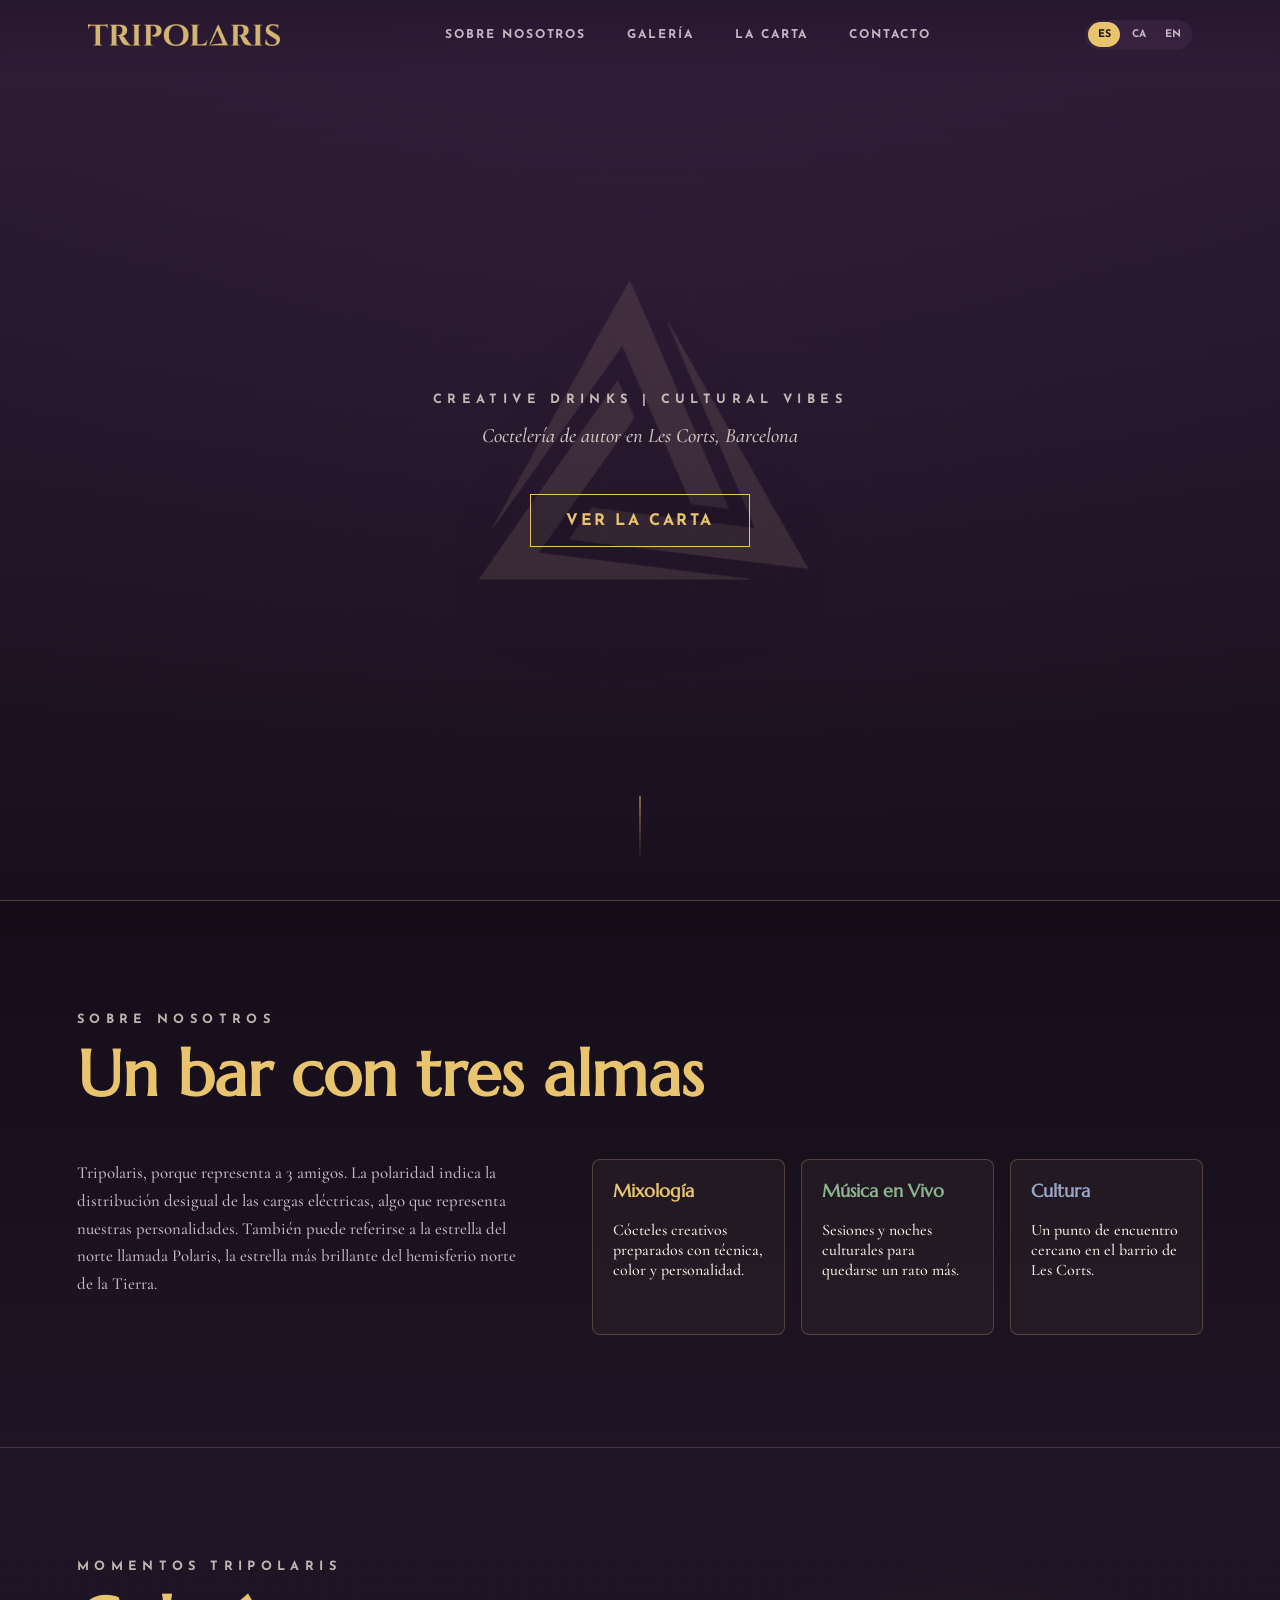
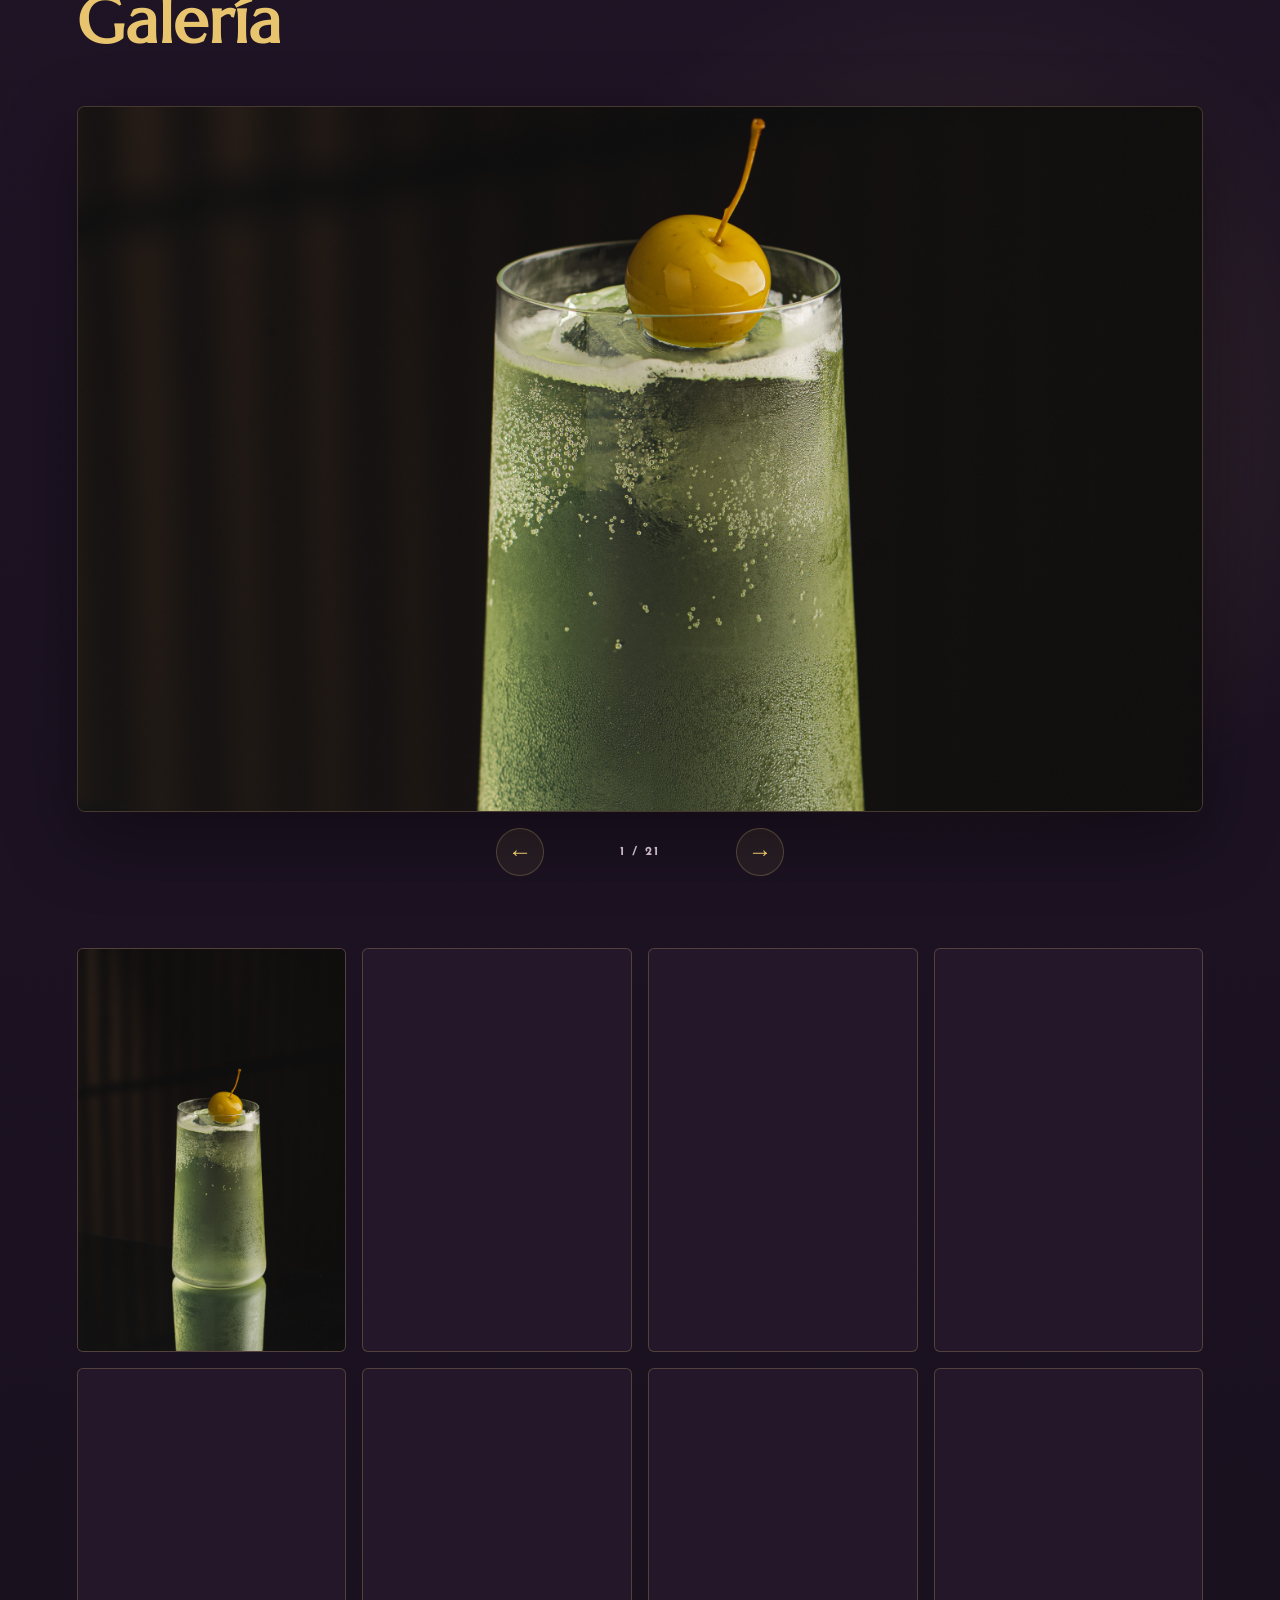
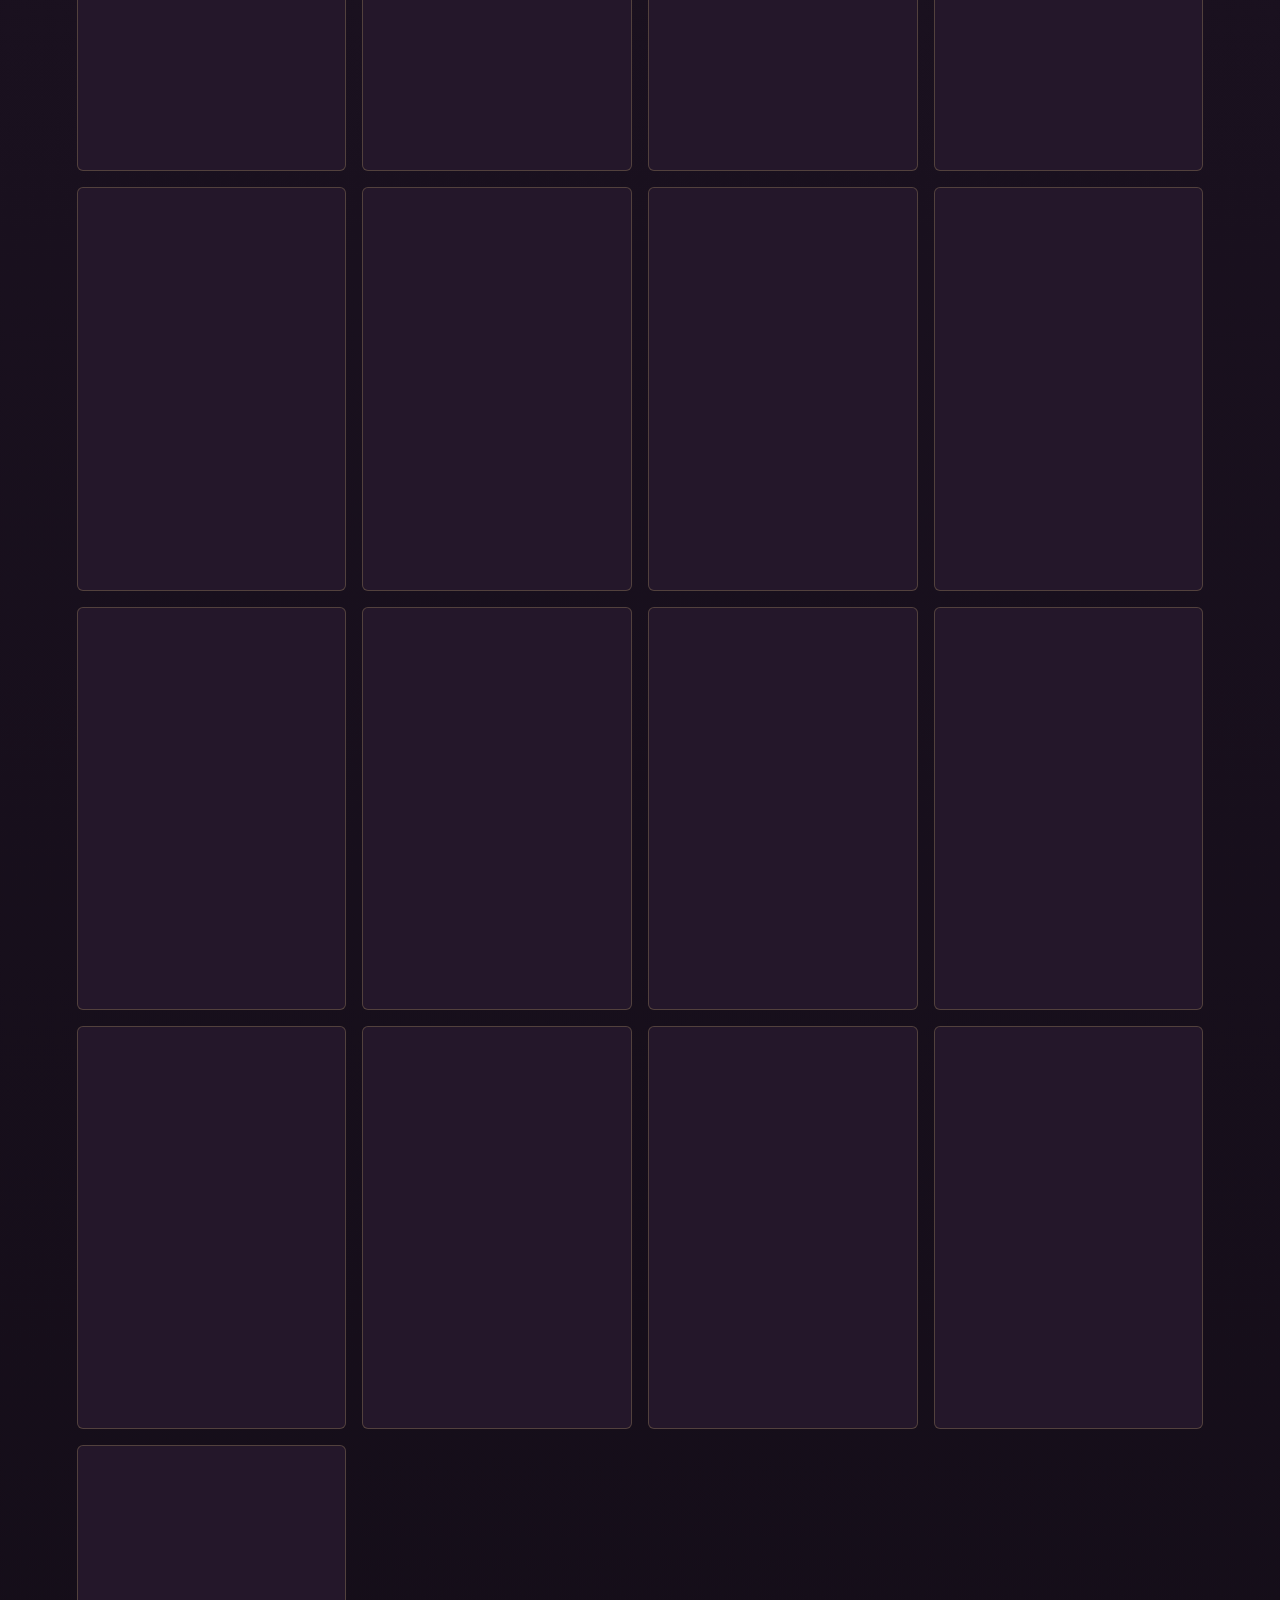
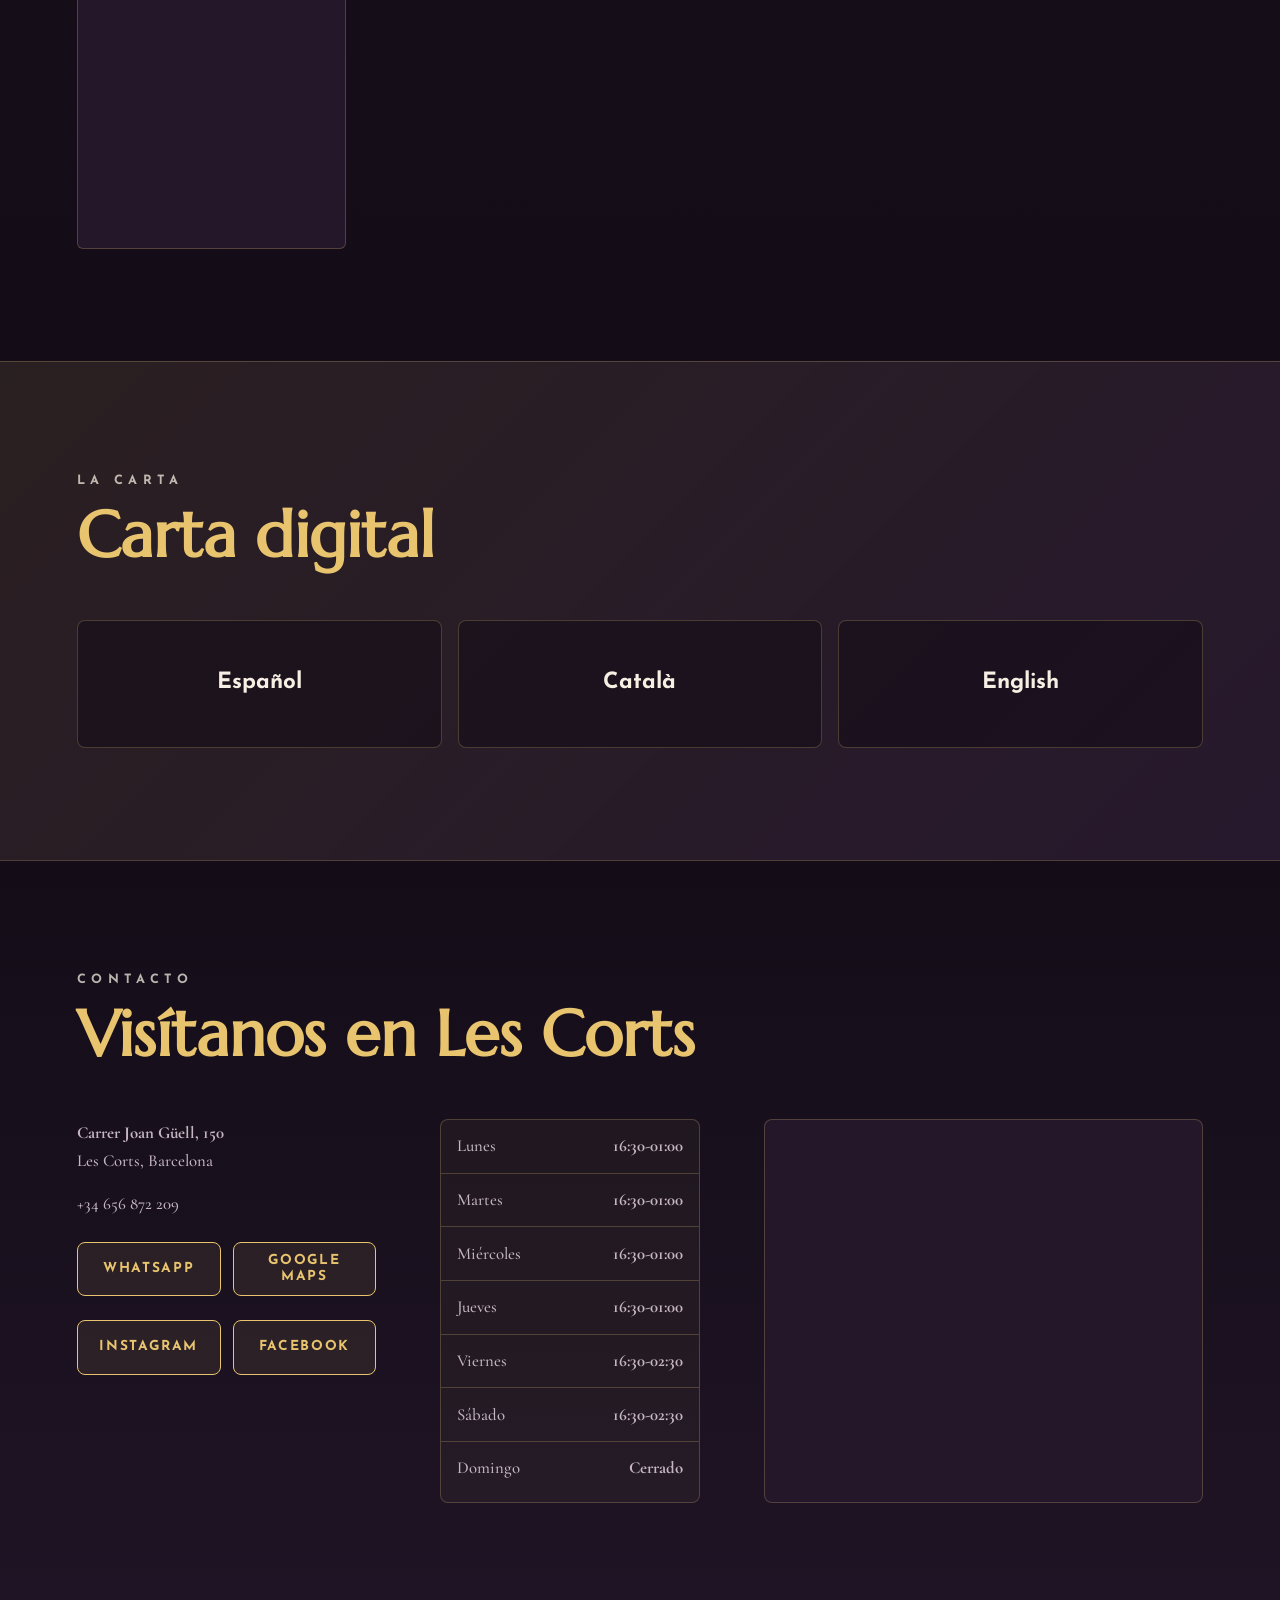
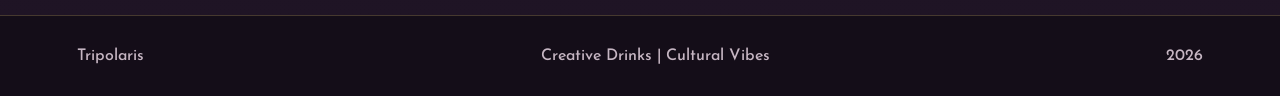
==== commit 81818535: "Update Tuesday and Sunday opening hours" ====
--- a/index.html
+++ b/index.html
@@ -77,7 +77,7 @@
         "openingHoursSpecification": [
           {
             "@type": "OpeningHoursSpecification",
-            "dayOfWeek": ["Monday", "Wednesday", "Thursday"],
+            "dayOfWeek": ["Monday", "Tuesday", "Wednesday", "Thursday"],
             "opens": "16:30",
             "closes": "01:00"
           },
@@ -86,12 +86,6 @@
             "dayOfWeek": ["Friday", "Saturday"],
             "opens": "16:30",
             "closes": "02:30"
-          },
-          {
-            "@type": "OpeningHoursSpecification",
-            "dayOfWeek": ["Sunday"],
-            "opens": "16:30",
-            "closes": "00:00"
           }
         ],
         "sameAs": [
@@ -228,12 +222,12 @@
           </div>
           <div class="hours" aria-label="Opening hours">
             <div><span data-i18n="monday">Lunes</span><strong>16:30-01:00</strong></div>
-            <div><span data-i18n="tuesday">Martes</span><strong data-i18n="closed">Cerrado</strong></div>
+            <div><span data-i18n="tuesday">Martes</span><strong>16:30-01:00</strong></div>
             <div><span data-i18n="wednesday">Miércoles</span><strong>16:30-01:00</strong></div>
             <div><span data-i18n="thursday">Jueves</span><strong>16:30-01:00</strong></div>
             <div><span data-i18n="friday">Viernes</span><strong>16:30-02:30</strong></div>
             <div><span data-i18n="saturday">Sábado</span><strong>16:30-02:30</strong></div>
-            <div><span data-i18n="sunday">Domingo</span><strong>16:30-00:00</strong></div>
+            <div><span data-i18n="sunday">Domingo</span><strong data-i18n="closed">Cerrado</strong></div>
           </div>
           <iframe
             title="Tripolaris on Google Maps"
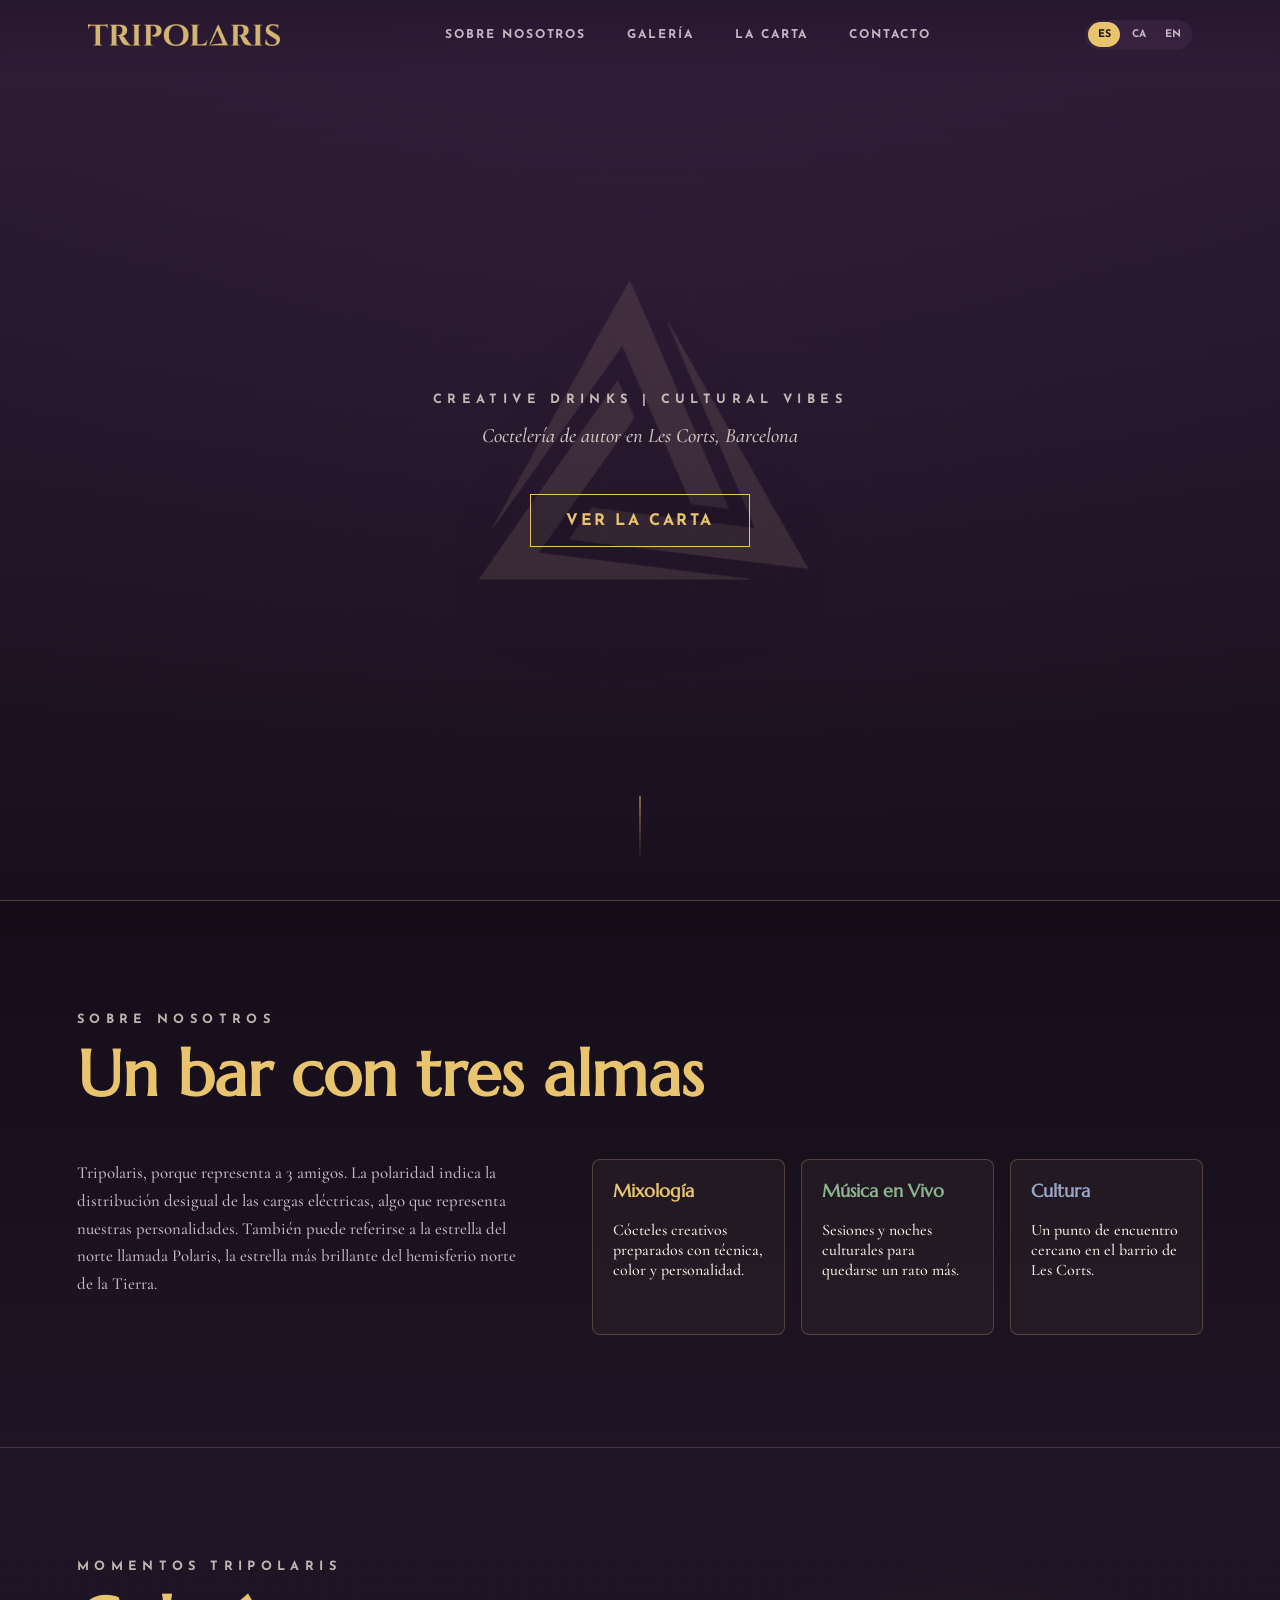
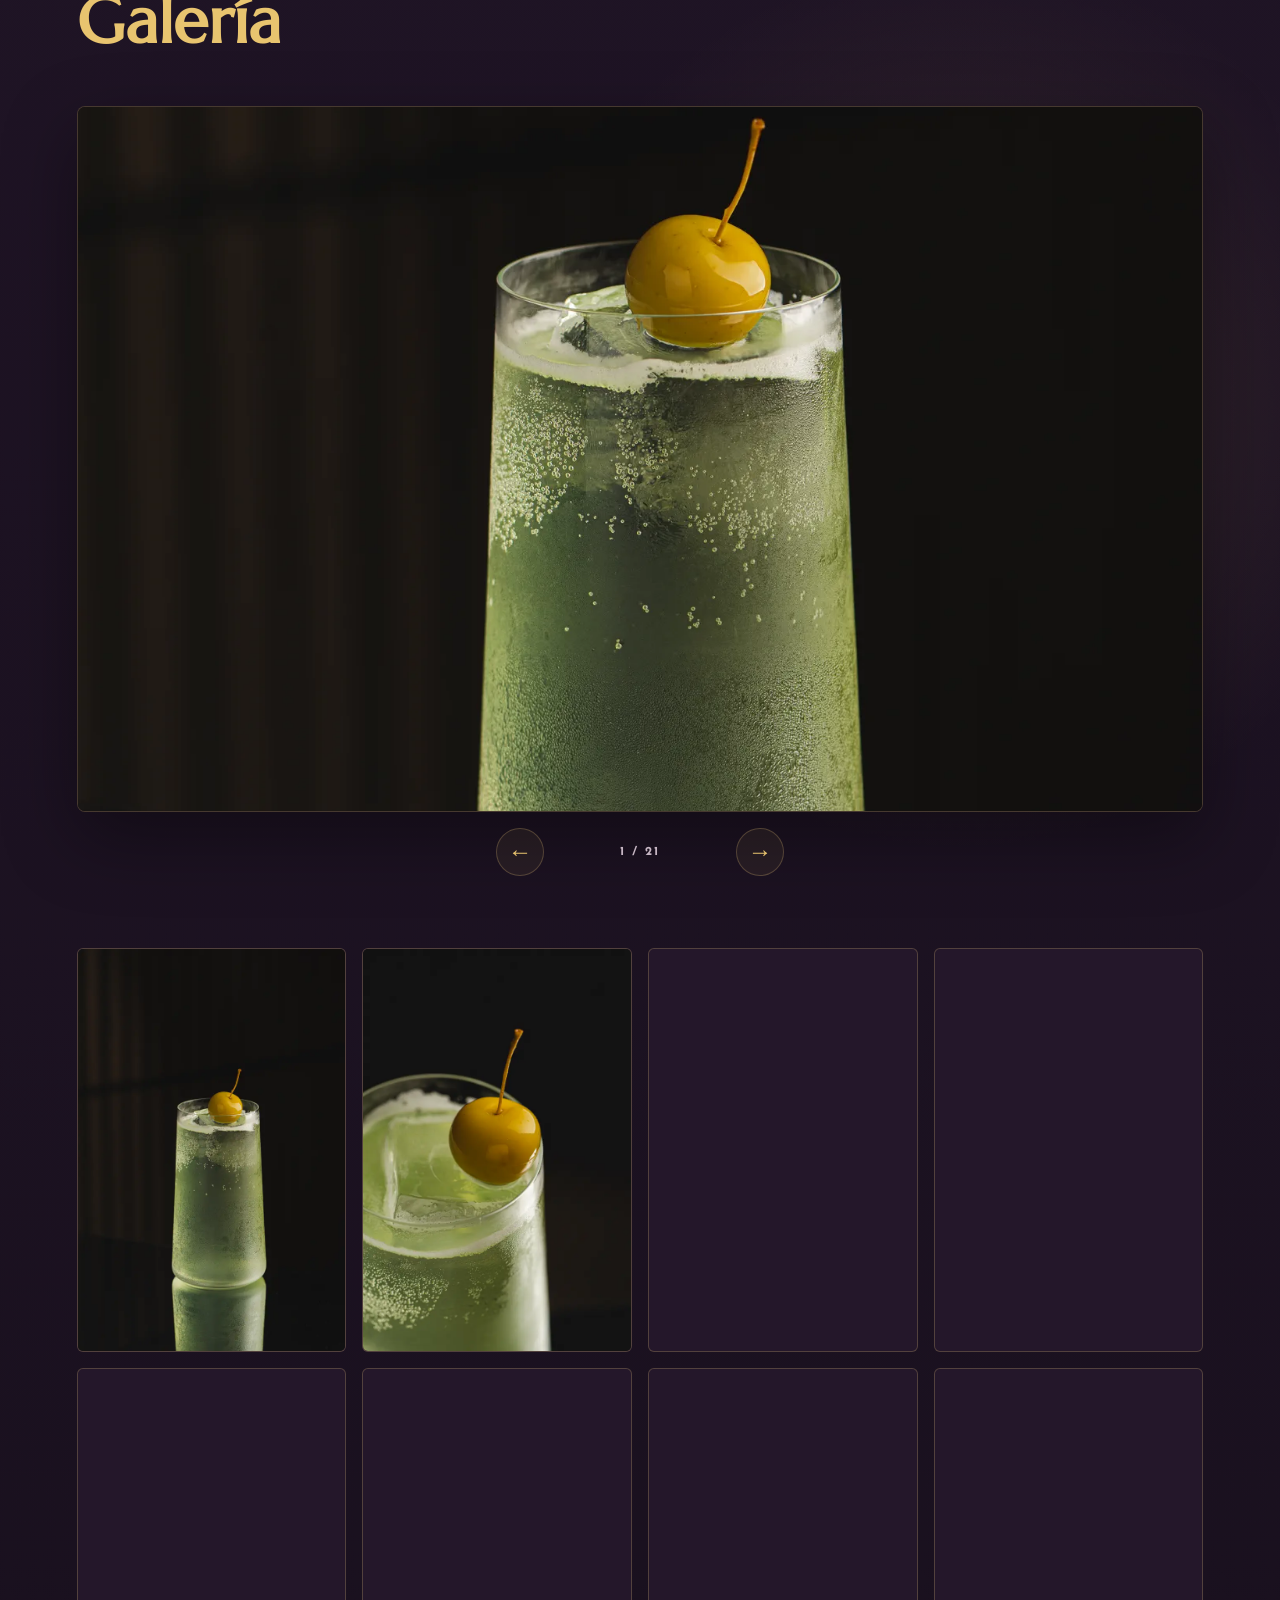
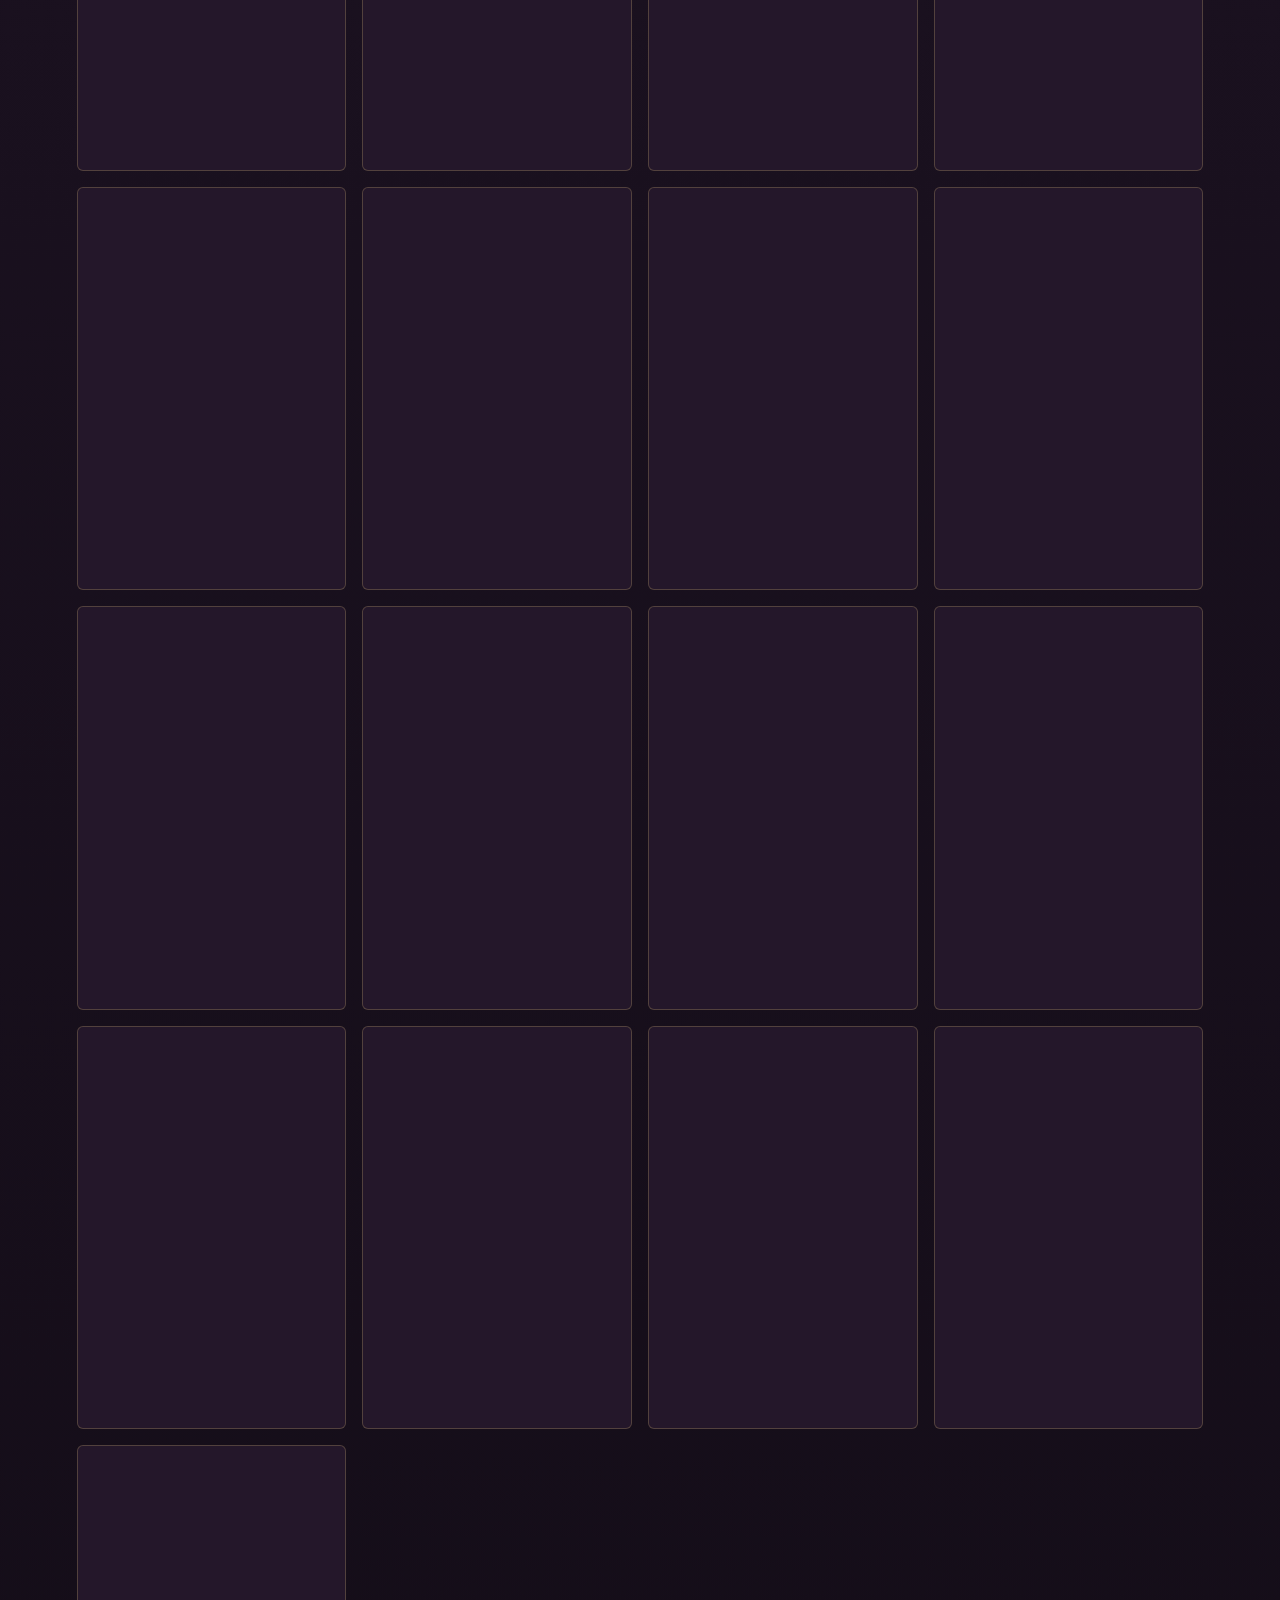
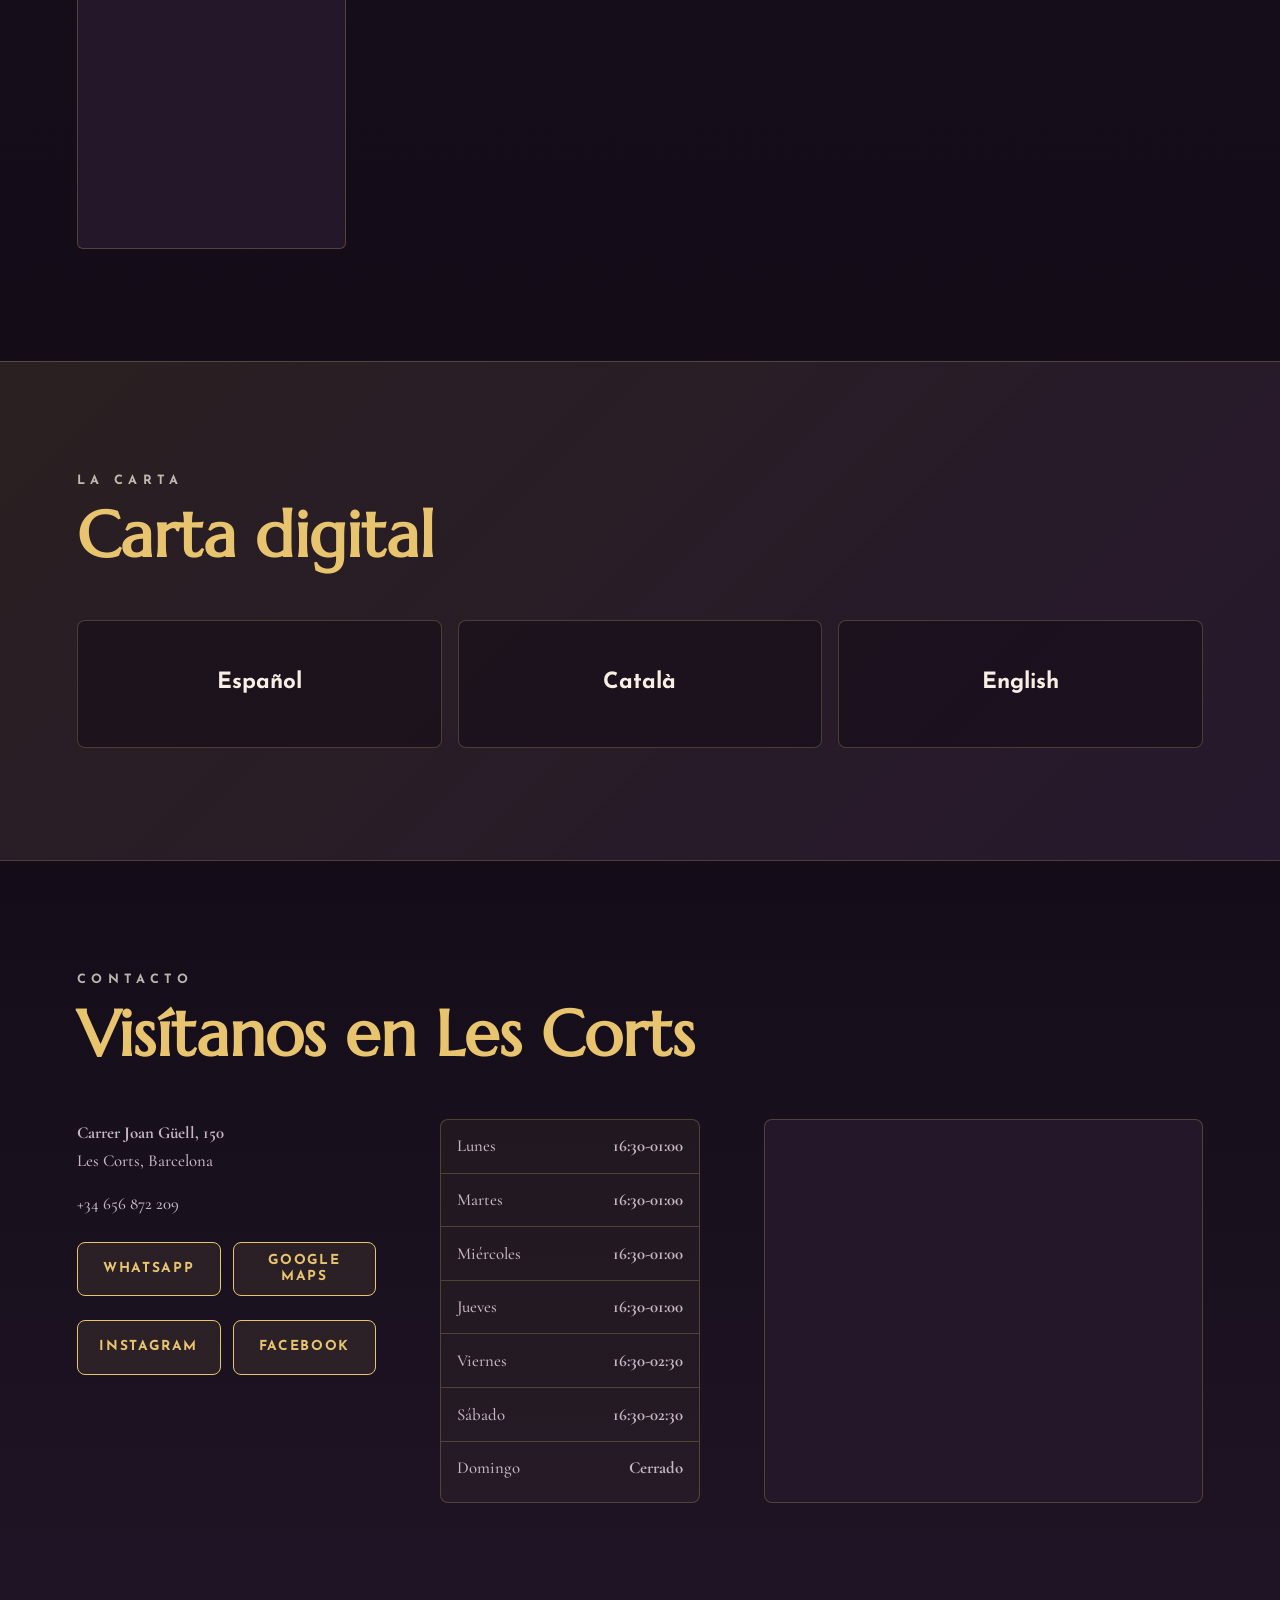
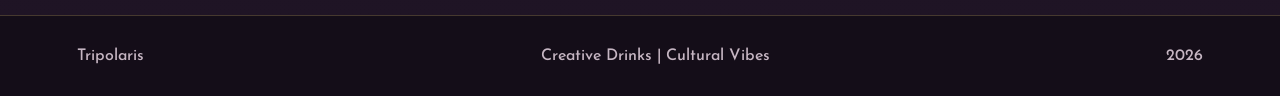
==== commit 4097a073: "Optimize Fedra gallery images progressively" ====
--- a/index.html
+++ b/index.html
@@ -170,7 +170,7 @@
         </div>
         <div class="photo-carousel" data-photo-carousel aria-roledescription="carousel" aria-label="Galería de fotos" tabindex="0">
           <div class="photo-carousel-frame">
-            <img data-carousel-image src="assets/fedra/TRIPOLARIS_OCT26-1.jpg" alt="Tripolaris Barcelona, octubre de 2026, foto 1" />
+            <img class="progressive-image" data-carousel-image src="assets/fedra/preview/TRIPOLARIS_OCT26-1.webp" alt="Tripolaris Barcelona, octubre de 2026, foto 1" decoding="async" fetchpriority="high" />
           </div>
           <div class="photo-carousel-controls">
             <button class="photo-carousel-button" type="button" data-carousel-previous data-i18n-aria-label="carouselPrevious" aria-label="Foto anterior">
--- a/styles.css
+++ b/styles.css
@@ -353,6 +353,17 @@
   object-position: center;
 }
 
+.progressive-image {
+  filter: blur(13px);
+  transform: scale(1.035);
+  transition: filter 320ms ease, transform 320ms ease;
+}
+
+.progressive-image.is-loaded {
+  filter: blur(0);
+  transform: scale(1);
+}
+
 .photo-carousel-controls {
   display: grid;
   grid-template-columns: 3rem 1fr 3rem;
@@ -419,7 +430,7 @@
   height: 100%;
   min-height: 14rem;
   object-fit: cover;
-  transition: transform 260ms ease, opacity 260ms ease;
+  transition: filter 320ms ease, transform 260ms ease, opacity 260ms ease;
 }
 
 .photo-gallery-item:hover img,
